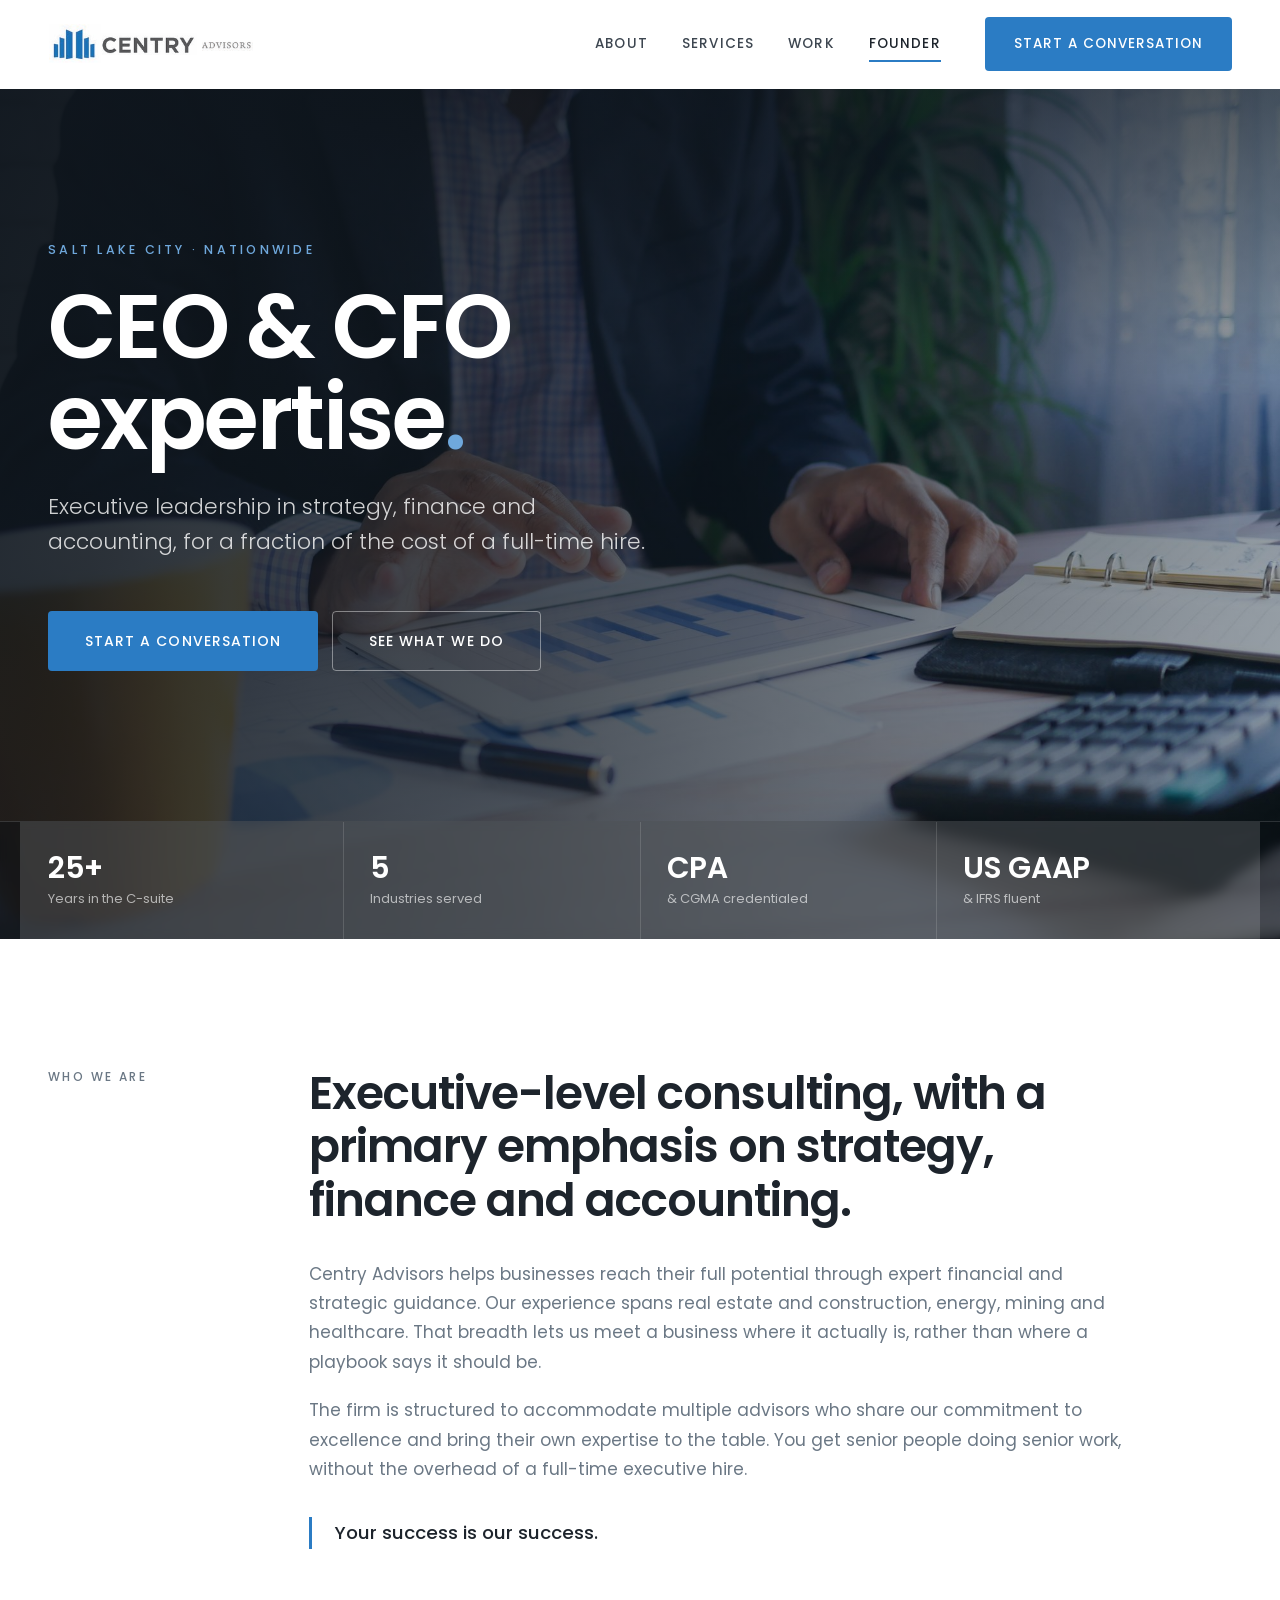
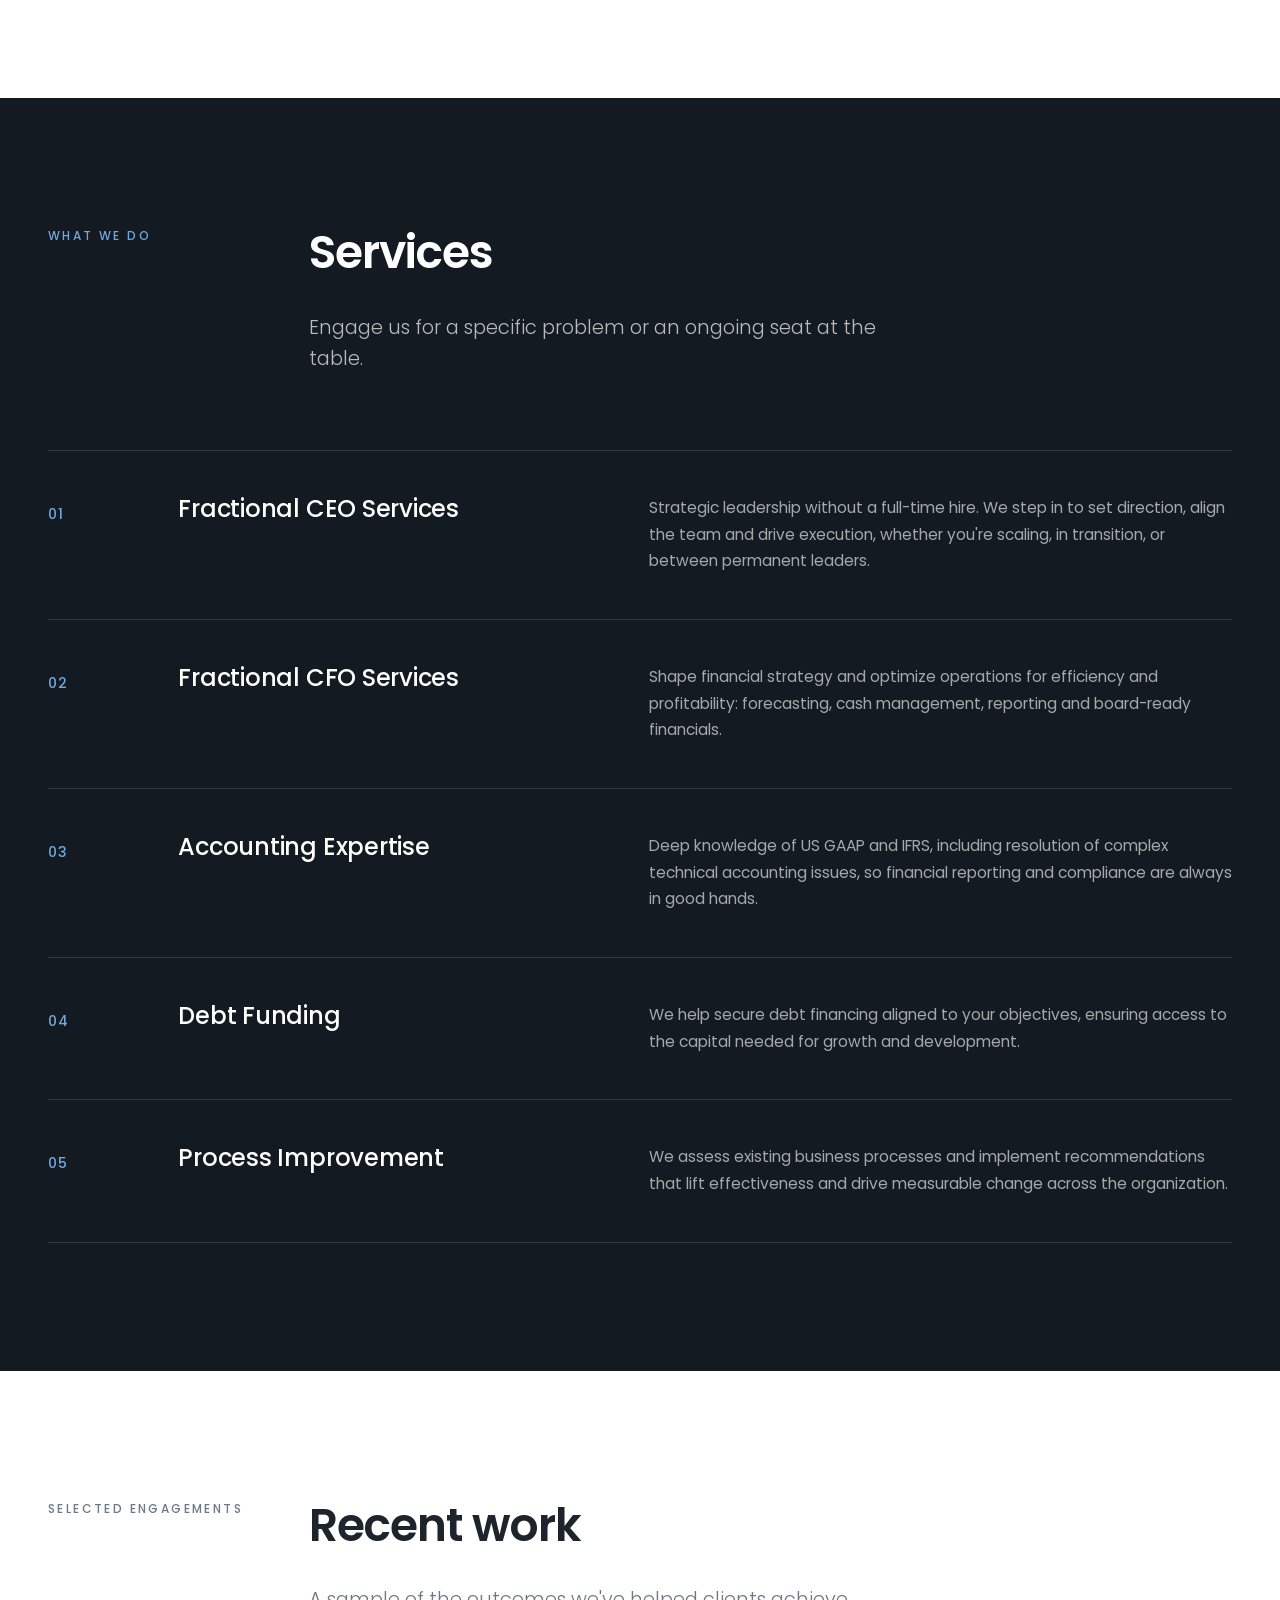
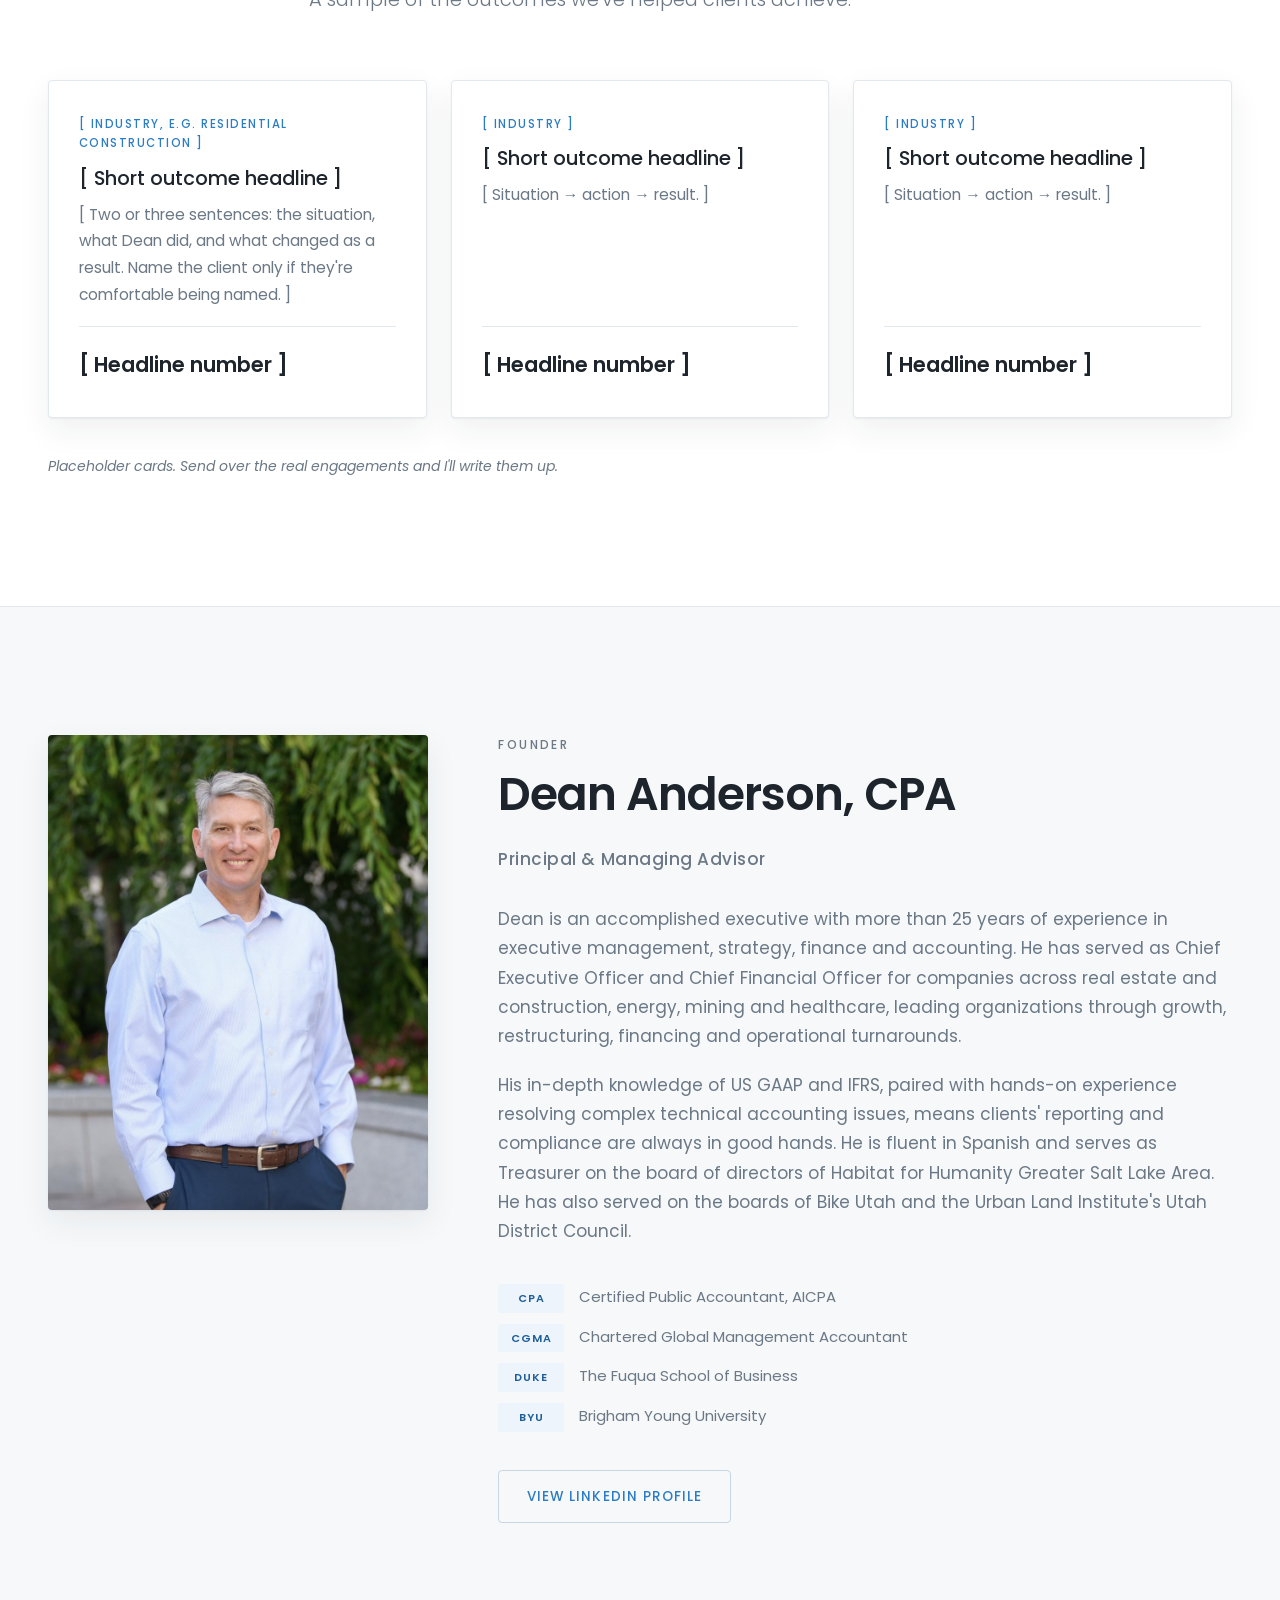
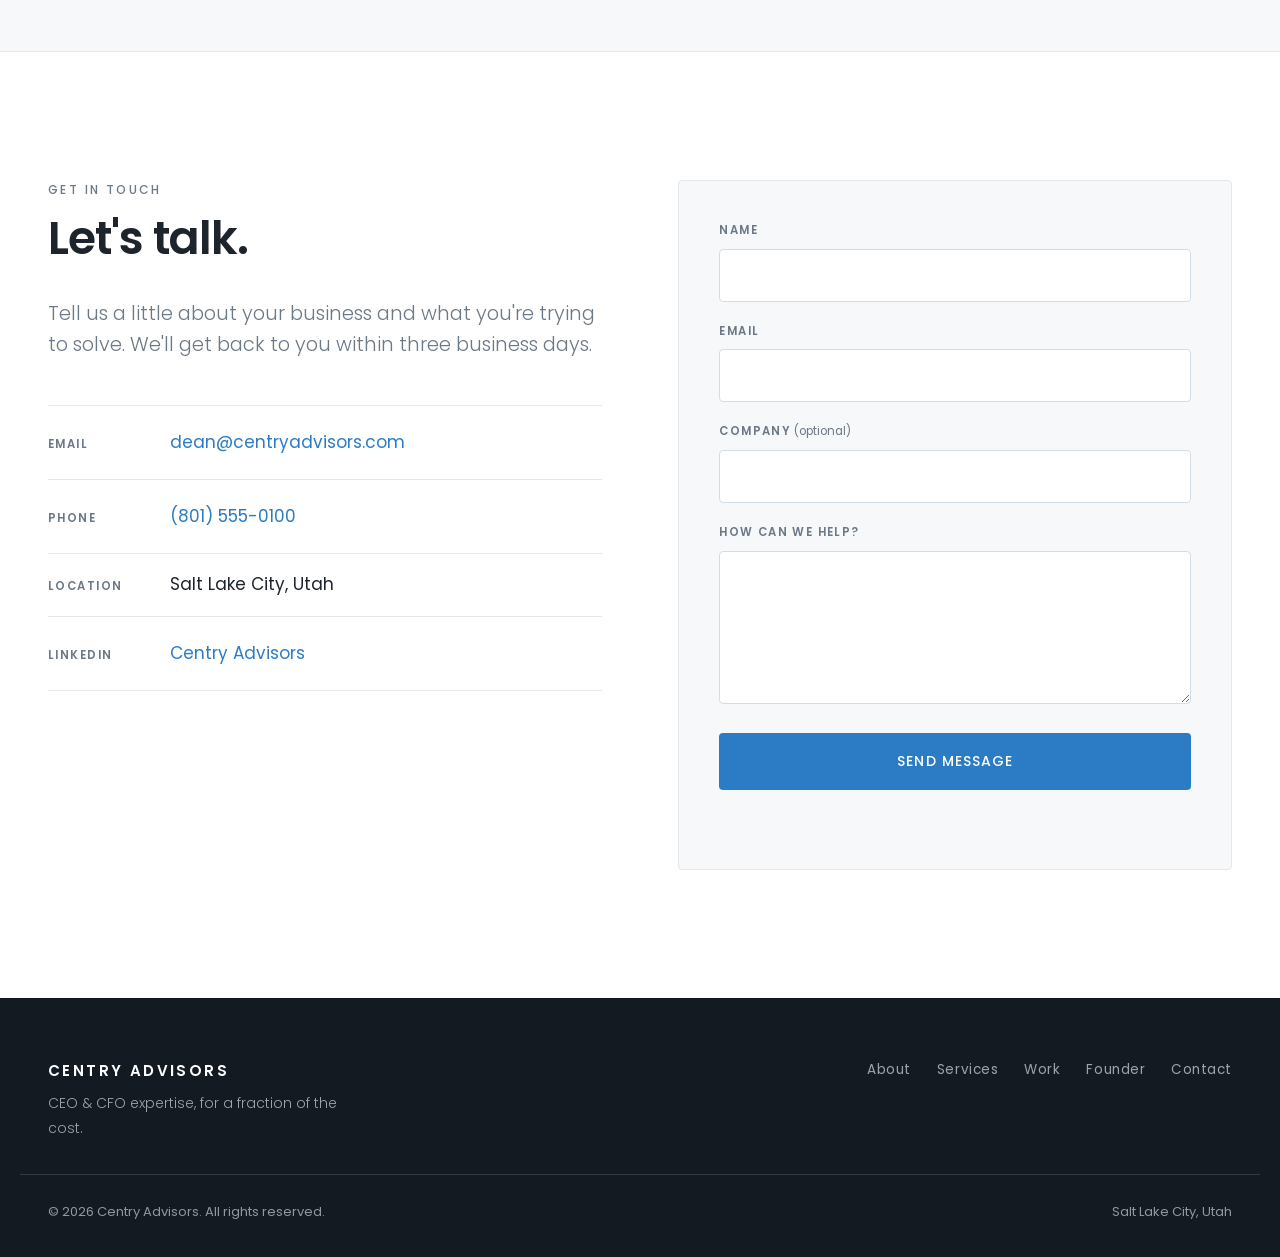
==== index.html @ bf49fd3c "Centry Advisors static site Static one-page marketing site for Centry Advisors, rebuilt from an aban" ====
<!doctype html>
<html lang="en">
<head>
<meta charset="utf-8">
<meta name="viewport" content="width=device-width, initial-scale=1">
<title>Centry Advisors | Fractional CEO &amp; CFO Services, Salt Lake City</title>
<meta name="description" content="Executive-level strategy, finance and accounting leadership for a fraction of the cost of a full-time hire. Led by Dean Anderson, CPA, with 25+ years as a CEO and CFO.">

<meta property="og:title" content="Centry Advisors | CEO &amp; CFO Expertise">
<meta property="og:description" content="Executive-level strategy, finance and accounting leadership for a fraction of the cost of a full-time hire.">
<meta property="og:type" content="website">
<meta property="og:image" content="assets/og-image.png">

<link rel="icon" href="assets/favicon.ico" sizes="any">
<link rel="preconnect" href="https://fonts.googleapis.com">
<link rel="preconnect" href="https://fonts.gstatic.com" crossorigin>
<link href="https://fonts.googleapis.com/css2?family=Poppins:wght@300;400;500;600;700&display=swap" rel="stylesheet">
<!-- Bump ?v= when deploying so browsers don't serve a stale stylesheet. -->
<link rel="stylesheet" href="styles.css?v=3">
</head>
<body>

<a class="skip-link" href="#main">Skip to content</a>

<!-- ═════════════════════════ Navigation ═════════════════════════ -->
<header class="nav" id="nav">
  <div class="wrap nav__inner">
    <a class="nav__logo" href="#top" aria-label="Centry Advisors home">
      <img src="assets/centry-advisors-logo.png" alt="Centry Advisors" width="338" height="68">
    </a>

    <button class="nav__toggle" id="navToggle" aria-expanded="false" aria-controls="navMenu">
      <span class="nav__toggle-bar"></span>
      <span class="visually-hidden">Toggle navigation</span>
    </button>

    <nav class="nav__menu" id="navMenu" aria-label="Main">
      <ul class="nav__list">
        <li><a href="#about">About</a></li>
        <li><a href="#services">Services</a></li>
        <li><a href="#work">Work</a></li>
        <li><a href="#founder">Founder</a></li>
      </ul>
      <a class="btn btn--primary nav__cta" href="#contact">Start a conversation</a>
    </nav>
  </div>
</header>

<main id="main">

<!-- ═════════════════════════ Hero ═════════════════════════ -->
<section class="hero" id="top">
  <div class="hero__media" role="presentation"></div>
  <div class="hero__scrim"></div>

  <div class="wrap hero__content">
    <p class="hero__kicker">Salt Lake City · Nationwide</p>
    <h1 class="hero__title">CEO &amp; CFO<br>expertise<span class="hero__accent">.</span></h1>
    <p class="hero__sub">
      Executive leadership in strategy, finance and accounting,
      for a fraction of the cost of a full-time hire.
    </p>
    <div class="hero__actions">
      <a class="btn btn--primary btn--lg" href="#contact">Start a conversation</a>
      <a class="btn btn--onDark btn--lg" href="#services">See what we do</a>
    </div>
  </div>

  <div class="hero__stats">
    <div class="wrap stats">
      <div class="stat"><span class="stat__num">25+</span><span class="stat__label">Years in the C-suite</span></div>
      <div class="stat"><span class="stat__num">5</span><span class="stat__label">Industries served</span></div>
      <div class="stat"><span class="stat__num">CPA</span><span class="stat__label">&amp; CGMA credentialed</span></div>
      <div class="stat"><span class="stat__num">US GAAP</span><span class="stat__label">&amp; IFRS fluent</span></div>
    </div>
  </div>
</section>

<!-- ═════════════════════════ About ═════════════════════════ -->
<section class="section" id="about">
  <div class="wrap split">
    <div class="split__aside">
      <p class="eyebrow">Who we are</p>
    </div>
    <div class="split__main">
      <h2 class="display">
        Executive-level consulting, with a primary emphasis on
        strategy, finance and&nbsp;accounting.
      </h2>
      <div class="prose">
        <p>
          Centry Advisors helps businesses reach their full potential through expert financial
          and strategic guidance. Our experience spans real estate and construction, energy,
          mining and healthcare. That breadth lets us meet a business where it actually is,
          rather than where a playbook says it should be.
        </p>
        <p>
          The firm is structured to accommodate multiple advisors who share our commitment to
          excellence and bring their own expertise to the table. You get senior people doing
          senior work, without the overhead of a full-time executive hire.
        </p>
        <p class="prose__pull">Your success is our success.</p>
      </div>
    </div>
  </div>
</section>

<!-- ═════════════════════════ Services ═════════════════════════ -->
<section class="section section--dark" id="services">
  <div class="wrap split">
    <div class="split__aside">
      <p class="eyebrow eyebrow--light">What we do</p>
    </div>
    <div class="split__main">
      <h2 class="display display--light">Services</h2>
      <p class="deck">
        Engage us for a specific problem or an ongoing seat at the table.
      </p>
    </div>
  </div>

  <div class="wrap">
    <ol class="services">
      <li class="service">
        <span class="service__num">01</span>
        <div class="service__body">
          <h3>Fractional CEO Services</h3>
          <p>
            Strategic leadership without a full-time hire. We step in to set direction, align
            the team and drive execution, whether you're scaling, in transition, or between
            permanent leaders.
          </p>
        </div>
      </li>
      <li class="service">
        <span class="service__num">02</span>
        <div class="service__body">
          <h3>Fractional CFO Services</h3>
          <p>
            Shape financial strategy and optimize operations for efficiency and profitability:
            forecasting, cash management, reporting and board-ready financials.
          </p>
        </div>
      </li>
      <li class="service">
        <span class="service__num">03</span>
        <div class="service__body">
          <h3>Accounting Expertise</h3>
          <p>
            Deep knowledge of US GAAP and IFRS, including resolution of complex technical
            accounting issues, so financial reporting and compliance are always in good hands.
          </p>
        </div>
      </li>
      <li class="service">
        <span class="service__num">04</span>
        <div class="service__body">
          <h3>Debt Funding</h3>
          <p>
            We help secure debt financing aligned to your objectives, ensuring access to the
            capital needed for growth and development.
          </p>
        </div>
      </li>
      <li class="service">
        <span class="service__num">05</span>
        <div class="service__body">
          <h3>Process Improvement</h3>
          <p>
            We assess existing business processes and implement recommendations that lift
            effectiveness and drive measurable change across the organization.
          </p>
        </div>
      </li>
    </ol>
  </div>
</section>

<!-- ═════════════════════════ Work ═════════════════════════ -->
<section class="section" id="work">
  <div class="wrap split">
    <div class="split__aside">
      <p class="eyebrow">Selected engagements</p>
    </div>
    <div class="split__main">
      <h2 class="display">Recent work</h2>
      <p class="deck deck--dark">
        A sample of the outcomes we've helped clients achieve.
      </p>
    </div>
  </div>

  <div class="wrap">
    <ul class="cases">
      <li class="case">
        <p class="case__tag">[ Industry, e.g. Residential construction ]</p>
        <h3 class="case__title">[ Short outcome headline ]</h3>
        <p class="case__body">
          [ Two or three sentences: the situation, what Dean did, and what changed as a
          result. Name the client only if they're comfortable being named. ]
        </p>
        <p class="case__metric">[ Headline number ]</p>
      </li>
      <li class="case">
        <p class="case__tag">[ Industry ]</p>
        <h3 class="case__title">[ Short outcome headline ]</h3>
        <p class="case__body">[ Situation → action → result. ]</p>
        <p class="case__metric">[ Headline number ]</p>
      </li>
      <li class="case">
        <p class="case__tag">[ Industry ]</p>
        <h3 class="case__title">[ Short outcome headline ]</h3>
        <p class="case__body">[ Situation → action → result. ]</p>
        <p class="case__metric">[ Headline number ]</p>
      </li>
    </ul>
    <p class="note">
      Placeholder cards. Send over the real engagements and I'll write them up.
    </p>
  </div>
</section>

<!-- ═════════════════════════ Founder ═════════════════════════ -->
<section class="section section--tint" id="founder">
  <div class="wrap founder">
    <figure class="founder__photo">
      <img src="assets/dean-anderson.jpg"
           alt="Dean Anderson, Principal and Managing Advisor at Centry Advisors"
           width="900" height="1125" loading="lazy" decoding="async">
    </figure>

    <div class="founder__body">
      <p class="eyebrow">Founder</p>
      <h2 class="display">Dean Anderson, CPA</h2>
      <p class="founder__role">Principal &amp; Managing Advisor</p>

      <p>
        Dean is an accomplished executive with more than 25 years of experience in executive
        management, strategy, finance and accounting. He has served as Chief Executive Officer
        and Chief Financial Officer for companies across real estate and construction, energy,
        mining and healthcare, leading organizations through growth, restructuring, financing
        and operational turnarounds.
      </p>
      <p>
        His in-depth knowledge of US GAAP and IFRS, paired with hands-on experience resolving
        complex technical accounting issues, means clients' reporting and compliance are always
        in good hands. He is fluent in Spanish and serves as Treasurer on the board of directors
        of Habitat for Humanity Greater Salt Lake Area. He has also served on the boards of
        Bike Utah and the Urban Land Institute's Utah District Council.
      </p>

      <ul class="creds">
        <li><span>CPA</span> Certified Public Accountant, AICPA</li>
        <li><span>CGMA</span> Chartered Global Management Accountant</li>
        <li><span>Duke</span> The Fuqua School of Business</li>
        <li><span>BYU</span> Brigham Young University</li>
      </ul>

      <a class="btn btn--ghost" href="https://www.linkedin.com/in/andersondean/" target="_blank" rel="noopener">
        View LinkedIn profile
      </a>
    </div>
  </div>
</section>

<!-- ═════════════════════════ Contact ═════════════════════════ -->
<section class="section" id="contact">
  <div class="wrap contact">
    <div class="contact__intro">
      <p class="eyebrow">Get in touch</p>
      <h2 class="display">Let's talk.</h2>
      <p class="deck deck--dark">
        Tell us a little about your business and what you're trying to solve.
        We'll get back to you within three business days.
      </p>

      <dl class="contact__details">
        <div>
          <dt>Email</dt>
          <dd><a href="mailto:dean@centryadvisors.com">dean@centryadvisors.com</a></dd>
        </div>
        <div>
          <dt>Phone</dt>
          <dd><a href="tel:+18015550100">(801) 555-0100</a></dd>
        </div>
        <div>
          <dt>Location</dt>
          <dd>Salt Lake City, Utah</dd>
        </div>
        <div>
          <dt>LinkedIn</dt>
          <dd><a href="https://www.linkedin.com/company/centry-advisors/" target="_blank" rel="noopener">Centry Advisors</a></dd>
        </div>
      </dl>
    </div>

    <!-- Set action="" to your Formspree endpoint. See README. -->
    <form class="contact__form" id="contactForm" method="POST" action="" novalidate>
      <div class="field">
        <label for="name">Name</label>
        <input type="text" id="name" name="name" autocomplete="name" required>
      </div>
      <div class="field">
        <label for="email">Email</label>
        <input type="email" id="email" name="email" autocomplete="email" required>
      </div>
      <div class="field">
        <label for="company">Company <span class="opt">(optional)</span></label>
        <input type="text" id="company" name="company" autocomplete="organization">
      </div>
      <div class="field">
        <label for="message">How can we help?</label>
        <textarea id="message" name="message" rows="5" required></textarea>
      </div>
      <button class="btn btn--primary btn--lg btn--block" type="submit">Send message</button>
      <p class="form__status" id="formStatus" role="status" aria-live="polite"></p>
    </form>
  </div>
</section>

</main>

<!-- ═════════════════════════ Footer ═════════════════════════ -->
<footer class="footer">
  <div class="wrap footer__inner">
    <div class="footer__brandcol">
      <p class="footer__brand">Centry&nbsp;Advisors</p>
      <p class="footer__tag">CEO &amp; CFO expertise, for a fraction of the cost.</p>
    </div>
    <nav class="footer__nav" aria-label="Footer">
      <a href="#about">About</a>
      <a href="#services">Services</a>
      <a href="#work">Work</a>
      <a href="#founder">Founder</a>
      <a href="#contact">Contact</a>
    </nav>
  </div>
  <div class="wrap footer__base">
    <p>&copy; <span id="year">2026</span> Centry Advisors. All rights reserved.</p>
    <p>Salt Lake City, Utah</p>
  </div>
</footer>

<script src="script.js?v=2"></script>
</body>
</html>
---- styles.css ----
/* ============================================================
   Centry Advisors
   Brand blue + Poppins carried over from the logo; layout is a
   refresh: editorial, left-aligned, hairline rules, big type.
   ============================================================ */

:root {
  --brand:       #2b7cc4;   /* sampled from the logo bars */
  --brand-dark:  #1f5f99;
  --brand-light: #6fa8dc;
  --brand-wash:  #eef4fb;

  --ink:         #3d4650;   /* logo wordmark grey */
  --ink-strong:  #1d242c;
  --ink-soft:    #6b7885;
  --line:        #e3e8ed;
  --line-dark:   rgba(255, 255, 255, .14);

  --bg:          #ffffff;
  --bg-tint:     #f6f8fa;
  --bg-dark:     #131a22;

  /* Drives both the sticky bar's translucency and the logo's, so the logo
     never floats on top looking more solid than the bar behind it. */
  --nav-alpha: .93;

  --wrap:   1240px;
  --radius: 4px;
  --shadow: 0 1px 2px rgba(29, 36, 44, .05), 0 12px 32px rgba(29, 36, 44, .07);

  --font: "Poppins", -apple-system, BlinkMacSystemFont, "Segoe UI", Roboto, Helvetica, Arial, sans-serif;

  --hero-image: url("assets/hero.jpg");
}

/* ───────── Reset ───────── */
*, *::before, *::after { box-sizing: border-box; }
html { scroll-behavior: smooth; scroll-padding-top: 96px; -webkit-text-size-adjust: 100%; }
body {
  margin: 0;
  font-family: var(--font);
  font-size: 17px;
  line-height: 1.72;
  color: var(--ink);
  background: var(--bg);
  -webkit-font-smoothing: antialiased;
}
img, svg, video { display: block; max-width: 100%; }
h1, h2, h3 { color: var(--ink-strong); line-height: 1.14; margin: 0 0 .5em; font-weight: 600; }
p { margin: 0 0 1.15em; }
a { color: var(--brand); }
ol, ul { list-style: none; margin: 0; padding: 0; }

.visually-hidden {
  position: absolute; width: 1px; height: 1px; overflow: hidden;
  clip: rect(0 0 0 0); clip-path: inset(50%); white-space: nowrap;
}
.skip-link {
  position: absolute; left: 12px; top: -60px; z-index: 200;
  background: var(--brand); color: #fff; padding: 10px 18px;
  border-radius: var(--radius); text-decoration: none; transition: top .18s ease;
}
.skip-link:focus { top: 12px; }

:where(a, button, input, textarea):focus-visible {
  outline: 3px solid var(--brand);
  outline-offset: 3px;
  border-radius: 2px;
}

.wrap { width: 100%; max-width: var(--wrap); margin-inline: auto; padding-inline: 28px; }
@media (max-width: 640px) { .wrap { padding-inline: 20px; } }

/* Scroll reveal, disabled under reduced motion */
.reveal { opacity: 0; transform: translateY(18px); transition: opacity .6s ease, transform .6s ease; }
.reveal.is-visible { opacity: 1; transform: none; }
@media (prefers-reduced-motion: reduce) {
  html { scroll-behavior: auto; }
  .reveal { opacity: 1; transform: none; transition: none; }
  *, *::before, *::after { animation-duration: .001ms !important; transition-duration: .001ms !important; }
}

/* ───────── Buttons ───────── */
.btn {
  display: inline-block;
  font-family: var(--font);
  font-size: 13.5px; font-weight: 500;
  letter-spacing: .075em; text-transform: uppercase; text-decoration: none;
  padding: 14px 28px;
  border: 1px solid transparent; border-radius: var(--radius);
  cursor: pointer;
  transition: background-color .18s ease, color .18s ease, border-color .18s ease, transform .12s ease;
}
.btn--primary { background: var(--brand); color: #fff; }
.btn--primary:hover { background: var(--brand-dark); }
.btn--ghost { background: transparent; color: var(--brand); border-color: #c8d6e3; }
.btn--ghost:hover { background: var(--brand); border-color: var(--brand); color: #fff; }
.btn--onDark { background: transparent; color: #fff; border-color: rgba(255,255,255,.42); }
.btn--onDark:hover { background: #fff; color: var(--ink-strong); border-color: #fff; }
.btn--lg { padding: 17px 36px; font-size: 14px; }
.btn--block { width: 100%; }
.btn:active { transform: translateY(1px); }
.btn[disabled] { opacity: .55; cursor: not-allowed; }

/* ───────── Navigation ───────── */
.nav {
  position: sticky; top: 0; z-index: 100;
  background: rgba(255, 255, 255, var(--nav-alpha));
  backdrop-filter: saturate(180%) blur(12px);
  border-bottom: 1px solid transparent;
  transition: box-shadow .22s ease, border-color .22s ease;
}
.nav.is-stuck { border-bottom-color: var(--line); box-shadow: 0 1px 16px rgba(29,36,44,.07); }
.nav__inner { display: flex; align-items: center; justify-content: space-between; gap: 28px; min-height: 88px; }
.nav__logo { display: block; flex: 0 0 auto; }
.nav__logo img { width: 208px; height: auto; opacity: var(--nav-alpha); }

.nav__menu { display: flex; align-items: center; gap: 44px; }
.nav__list { display: flex; align-items: center; gap: 34px; }
.nav__list a {
  position: relative; display: block;
  color: var(--ink); text-decoration: none;
  font-size: 13.5px; font-weight: 500; letter-spacing: .085em; text-transform: uppercase;
  padding-block: 4px;
}
.nav__list a::after {
  content: ""; position: absolute; left: 0; right: 0; bottom: -2px; height: 2px;
  background: var(--brand); transform: scaleX(0); transform-origin: left;
  transition: transform .22s ease;
}
.nav__list a:hover { color: var(--ink-strong); }
.nav__list a:hover::after, .nav__list a.is-active::after { transform: scaleX(1); }
.nav__list a.is-active { color: var(--ink-strong); }

.nav__toggle {
  display: none; position: relative;
  width: 44px; height: 44px; padding: 0;
  background: none; border: 0; cursor: pointer; color: var(--ink-strong);
}
.nav__toggle-bar, .nav__toggle-bar::before, .nav__toggle-bar::after {
  position: absolute; left: 10px; width: 24px; height: 2px;
  background: currentColor; transition: transform .2s ease, background-color .2s ease;
}
.nav__toggle-bar { top: 21px; }
.nav__toggle-bar::before { content: ""; top: -7px; left: 0; }
.nav__toggle-bar::after  { content: ""; top:  7px; left: 0; }
.nav__toggle[aria-expanded="true"] .nav__toggle-bar { background: transparent; }
.nav__toggle[aria-expanded="true"] .nav__toggle-bar::before { transform: translateY(7px) rotate(45deg); }
.nav__toggle[aria-expanded="true"] .nav__toggle-bar::after  { transform: translateY(-7px) rotate(-45deg); }

@media (max-width: 960px) {
  .nav__inner { min-height: 72px; }
  .nav__logo img { width: 168px; }
  .nav__toggle { display: block; }
  .nav__menu {
    position: absolute; inset: 100% 0 auto 0; display: none;
    flex-direction: column; align-items: stretch; gap: 0;
    background: #fff; border-bottom: 1px solid var(--line);
    padding: 4px 28px 26px; box-shadow: 0 16px 28px rgba(29,36,44,.09);
  }
  .nav__menu.is-open { display: flex; }
  .nav__list { flex-direction: column; align-items: stretch; gap: 0; }
  .nav__list a { padding: 15px 0; border-bottom: 1px solid var(--line); font-size: 14px; }
  .nav__list a::after { display: none; }
  .nav__cta { margin-top: 20px; text-align: center; }
}

/* ───────── Hero ───────── */
.hero { position: relative; display: flex; flex-direction: column; justify-content: flex-end; min-height: min(92vh, 780px); overflow: hidden; background: var(--bg-dark); }
.hero__media {
  position: absolute; inset: 0;
  background-image: var(--hero-image);
  background-size: cover; background-position: center 38%;
}
.hero__scrim {
  position: absolute; inset: 0;
  background:
    linear-gradient(100deg, rgba(15,22,30,.92) 0%, rgba(15,22,30,.72) 46%, rgba(15,22,30,.34) 100%),
    linear-gradient(180deg, rgba(15,22,30,.5) 0%, rgba(15,22,30,0) 34%);
}
.hero__content { position: relative; flex: 1; display: flex; flex-direction: column; justify-content: center; padding-block: clamp(96px, 13vw, 150px); }
.hero__kicker {
  color: var(--brand-light);
  font-size: 12.5px; font-weight: 500; letter-spacing: .26em; text-transform: uppercase;
  margin-bottom: 1.6em;
}
.hero__title {
  color: #fff; font-weight: 600;
  font-size: clamp(2.75rem, 7.4vw, 5.6rem);
  letter-spacing: -.028em; line-height: 1.02;
  max-width: 15ch; margin-bottom: .3em;
}
.hero__accent { color: var(--brand-light); }
.hero__sub {
  color: rgba(255,255,255,.8); font-weight: 300;
  font-size: clamp(1.05rem, 1.9vw, 1.35rem); line-height: 1.6;
  max-width: 46ch; margin-bottom: 2.4em;
}
.hero__actions { display: flex; flex-wrap: wrap; gap: 14px; }

.hero__stats { position: relative; border-top: 1px solid var(--line-dark); background: rgba(10,15,21,.42); backdrop-filter: blur(4px); }
.stats { display: grid; grid-template-columns: repeat(4, 1fr); gap: 1px; background: var(--line-dark); }
.stat {
  background: transparent; padding: 30px 26px 30px 0;
  display: flex; flex-direction: column; gap: 5px;
}
.stat + .stat { padding-left: 26px; box-shadow: -1px 0 0 var(--line-dark); }
.stat__num { color: #fff; font-size: clamp(1.35rem, 2.5vw, 1.85rem); font-weight: 600; letter-spacing: -.015em; line-height: 1.1; }
.stat__label { color: rgba(255,255,255,.62); font-size: 13px; line-height: 1.45; }

@media (max-width: 780px) {
  .hero { min-height: auto; }
  .stats { grid-template-columns: repeat(2, 1fr); }
  .stat { padding: 22px 18px 22px 0; }
  .stat + .stat { padding-left: 18px; }
  .stats .stat:nth-child(odd) { box-shadow: none; padding-left: 0; }
  .stats .stat:nth-child(n+3) { box-shadow: -1px 0 0 var(--line-dark), 0 -1px 0 var(--line-dark); }
  .stats .stat:nth-child(3) { box-shadow: 0 -1px 0 var(--line-dark); }
  .hero__actions .btn { flex: 1 1 auto; text-align: center; }
}

/* ───────── Section scaffolding ───────── */
.section { padding-block: clamp(72px, 10vw, 132px); }
.section--tint { background: var(--bg-tint); border-block: 1px solid var(--line); }
.section--dark { background: var(--bg-dark); color: rgba(255,255,255,.68); }

/* Two-column heading rail */
.split { display: grid; grid-template-columns: 210px minmax(0, 1fr); gap: clamp(24px, 4vw, 56px); align-items: start; }
.split__aside { position: sticky; top: 118px; }
.split__main { max-width: 74ch; }
@media (max-width: 860px) {
  .split { grid-template-columns: 1fr; gap: 12px; }
  .split__aside { position: static; }
}

.eyebrow {
  font-size: 12px; font-weight: 500; letter-spacing: .2em; text-transform: uppercase;
  color: var(--ink-soft); margin-bottom: 1em;
}
.eyebrow--light { color: var(--brand-light); }

.display {
  font-size: clamp(1.85rem, 3.6vw, 2.85rem);
  font-weight: 600; letter-spacing: -.022em; line-height: 1.18;
  margin-bottom: .7em;
}
.display--light { color: #fff; }

.deck {
  font-size: clamp(1.05rem, 1.7vw, 1.22rem); font-weight: 300; line-height: 1.6;
  max-width: 52ch; color: rgba(255,255,255,.7); margin-bottom: 0;
}
.deck--dark { color: var(--ink-soft); }

.prose { color: var(--ink-soft); }
.prose__pull {
  margin-top: 1.8em; padding-left: 22px;
  border-left: 3px solid var(--brand);
  color: var(--ink-strong); font-size: 1.15rem; font-weight: 500;
}
.note { margin: 2.6em 0 0; font-size: 14px; color: var(--ink-soft); font-style: italic; }

/* ───────── Services ───────── */
.services { margin-top: clamp(48px, 6vw, 76px); border-top: 1px solid var(--line-dark); }
.service {
  display: grid; grid-template-columns: 92px minmax(0, 1fr);
  gap: clamp(16px, 3vw, 40px);
  padding-block: clamp(30px, 3.6vw, 44px);
  border-bottom: 1px solid var(--line-dark);
  transition: background-color .25s ease;
}
.service:hover { background: rgba(255,255,255,.032); }
.service__num {
  color: var(--brand-light); font-size: 14px; font-weight: 500;
  letter-spacing: .1em; padding-top: .5em;
}
.service__body { display: grid; grid-template-columns: minmax(0, 1fr) minmax(0, 1.35fr); gap: clamp(12px, 3vw, 44px); align-items: start; }
.service h3 { color: #fff; font-size: clamp(1.2rem, 2vw, 1.5rem); font-weight: 500; letter-spacing: -.01em; margin: 0; }
.service p { color: rgba(255,255,255,.62); font-size: 15.5px; margin: 0; }

@media (max-width: 860px) {
  .service { grid-template-columns: 54px minmax(0, 1fr); }
  .service__body { grid-template-columns: 1fr; gap: 10px; }
}

/* ───────── Cases ───────── */
.cases {
  margin-top: clamp(44px, 5vw, 68px);
  display: grid; gap: 24px;
  grid-template-columns: repeat(auto-fit, minmax(270px, 1fr));
}
.case {
  display: flex; flex-direction: column;
  background: #fff; border: 1px solid var(--line); border-radius: var(--radius);
  padding: 34px 30px; box-shadow: var(--shadow);
  transition: transform .22s ease, box-shadow .22s ease;
}
.case:hover { transform: translateY(-3px); box-shadow: 0 2px 4px rgba(29,36,44,.06), 0 18px 40px rgba(29,36,44,.1); }
.case__tag {
  font-size: 11.5px; font-weight: 500; letter-spacing: .13em; text-transform: uppercase;
  color: var(--brand); margin-bottom: 1.2em;
}
.case__title { font-size: 1.22rem; font-weight: 500; margin-bottom: .6em; }
.case__body { color: var(--ink-soft); font-size: 15.5px; }
.case__metric {
  margin: auto 0 0; padding-top: 20px; border-top: 1px solid var(--line);
  font-size: 1.3rem; font-weight: 600; color: var(--ink-strong);
}

/* ───────── Founder ───────── */
.founder { display: grid; grid-template-columns: minmax(0, 380px) minmax(0, 1fr); gap: clamp(32px, 5.5vw, 80px); align-items: start; }
.founder__photo { margin: 0; }
/* height:auto is load-bearing: without it the img falls back to its height
   attribute and stretches. aspect-ratio + object-position keep the framing
   sane if a photo that isn't exactly 4:5 gets dropped in later. */
.founder__photo img {
  display: block;
  width: 100%; height: auto;
  aspect-ratio: 4 / 5;
  object-fit: cover; object-position: center 22%;
  border-radius: var(--radius); box-shadow: var(--shadow);
}
.founder__role { color: var(--brand); font-weight: 500; letter-spacing: .03em; margin: -.5em 0 1.8em; }
.founder__body > p { color: var(--ink-soft); }

.creds { margin: 2.2em 0; display: grid; gap: 11px; }
.creds li { display: flex; align-items: baseline; gap: 15px; font-size: 15px; color: var(--ink-soft); }
.creds span {
  flex: 0 0 auto; min-width: 66px; text-align: center;
  background: var(--brand-wash); color: var(--brand-dark);
  font-size: 11px; font-weight: 600; letter-spacing: .1em; text-transform: uppercase;
  padding: 5px 10px; border-radius: 3px;
}

@media (max-width: 860px) {
  .founder { grid-template-columns: 1fr; }
  .founder__photo { max-width: 320px; }
}

/* ───────── Contact ───────── */
.contact { display: grid; grid-template-columns: minmax(0, 1fr) minmax(0, 1fr); gap: clamp(40px, 6vw, 88px); align-items: start; }
.contact__intro > p { color: var(--ink-soft); }

.contact__details { margin: 2.6em 0 0; display: grid; gap: 0; border-top: 1px solid var(--line); }
.contact__details div {
  display: grid; grid-template-columns: 108px minmax(0, 1fr);
  align-items: baseline; gap: 14px;
  padding-block: 16px; border-bottom: 1px solid var(--line);
}
.contact__details dt {
  font-size: 11.5px; font-weight: 600; letter-spacing: .13em;
  text-transform: uppercase; color: var(--ink-soft);
}
.contact__details dd { margin: 0; color: var(--ink-strong); }
.contact__details a { display: inline-block; padding-block: 6px; text-decoration: none; }
.contact__details a:hover { text-decoration: underline; }

.contact__form {
  background: var(--bg-tint); border: 1px solid var(--line);
  border-radius: var(--radius); padding: clamp(26px, 3.6vw, 40px);
}
.field { margin-bottom: 20px; }
.field label {
  display: block; margin-bottom: 8px;
  font-size: 11.5px; font-weight: 600; letter-spacing: .12em;
  text-transform: uppercase; color: var(--ink-soft);
}
.field .opt { text-transform: none; letter-spacing: 0; font-weight: 400; }
.field input, .field textarea {
  width: 100%; padding: 13px 15px;
  font-family: var(--font); font-size: 16px; color: var(--ink-strong);
  background: #fff; border: 1px solid #d3dde6; border-radius: var(--radius);
  transition: border-color .18s ease, box-shadow .18s ease;
}
.field input:focus, .field textarea:focus {
  border-color: var(--brand);
  box-shadow: 0 0 0 3px rgba(43,124,196,.17);
  outline: none;
}
.field textarea { resize: vertical; min-height: 128px; }
.field.is-invalid input, .field.is-invalid textarea { border-color: #c0392b; }
.field__error { margin: 7px 0 0; font-size: 13px; color: #c0392b; }

.form__status { margin: 16px 0 0; font-size: 15px; min-height: 1.5em; }
.form__status.is-ok    { color: #1c7a45; }
.form__status.is-error { color: #c0392b; }

@media (max-width: 860px) { .contact { grid-template-columns: 1fr; } }

/* ───────── Footer ───────── */
.footer { background: var(--bg-dark); color: rgba(255,255,255,.6); padding-block: 60px 34px; }
.footer__inner {
  display: flex; flex-wrap: wrap; align-items: flex-start; justify-content: space-between;
  gap: 28px 40px; padding-bottom: 34px; border-bottom: 1px solid var(--line-dark);
}
.footer p { margin: 0; }
.footer__brandcol { max-width: 46ch; }
.footer__brand { color: #fff; font-weight: 600; letter-spacing: .16em; text-transform: uppercase; font-size: 15px; margin-bottom: 8px !important; }
.footer__tag { font-size: 14px; font-weight: 300; max-width: 34ch; }
.footer__nav { display: flex; flex-wrap: wrap; gap: 2px 26px; margin-block: -10px; }
.footer__nav a { display: inline-block; padding-block: 10px; color: rgba(255,255,255,.6); text-decoration: none; font-size: 13.5px; letter-spacing: .04em; }
.footer__nav a:hover { color: #fff; }
.footer__base {
  display: flex; flex-wrap: wrap; justify-content: space-between; gap: 8px 24px;
  padding-top: 26px; font-size: 13px; color: rgba(255,255,255,.55);
}
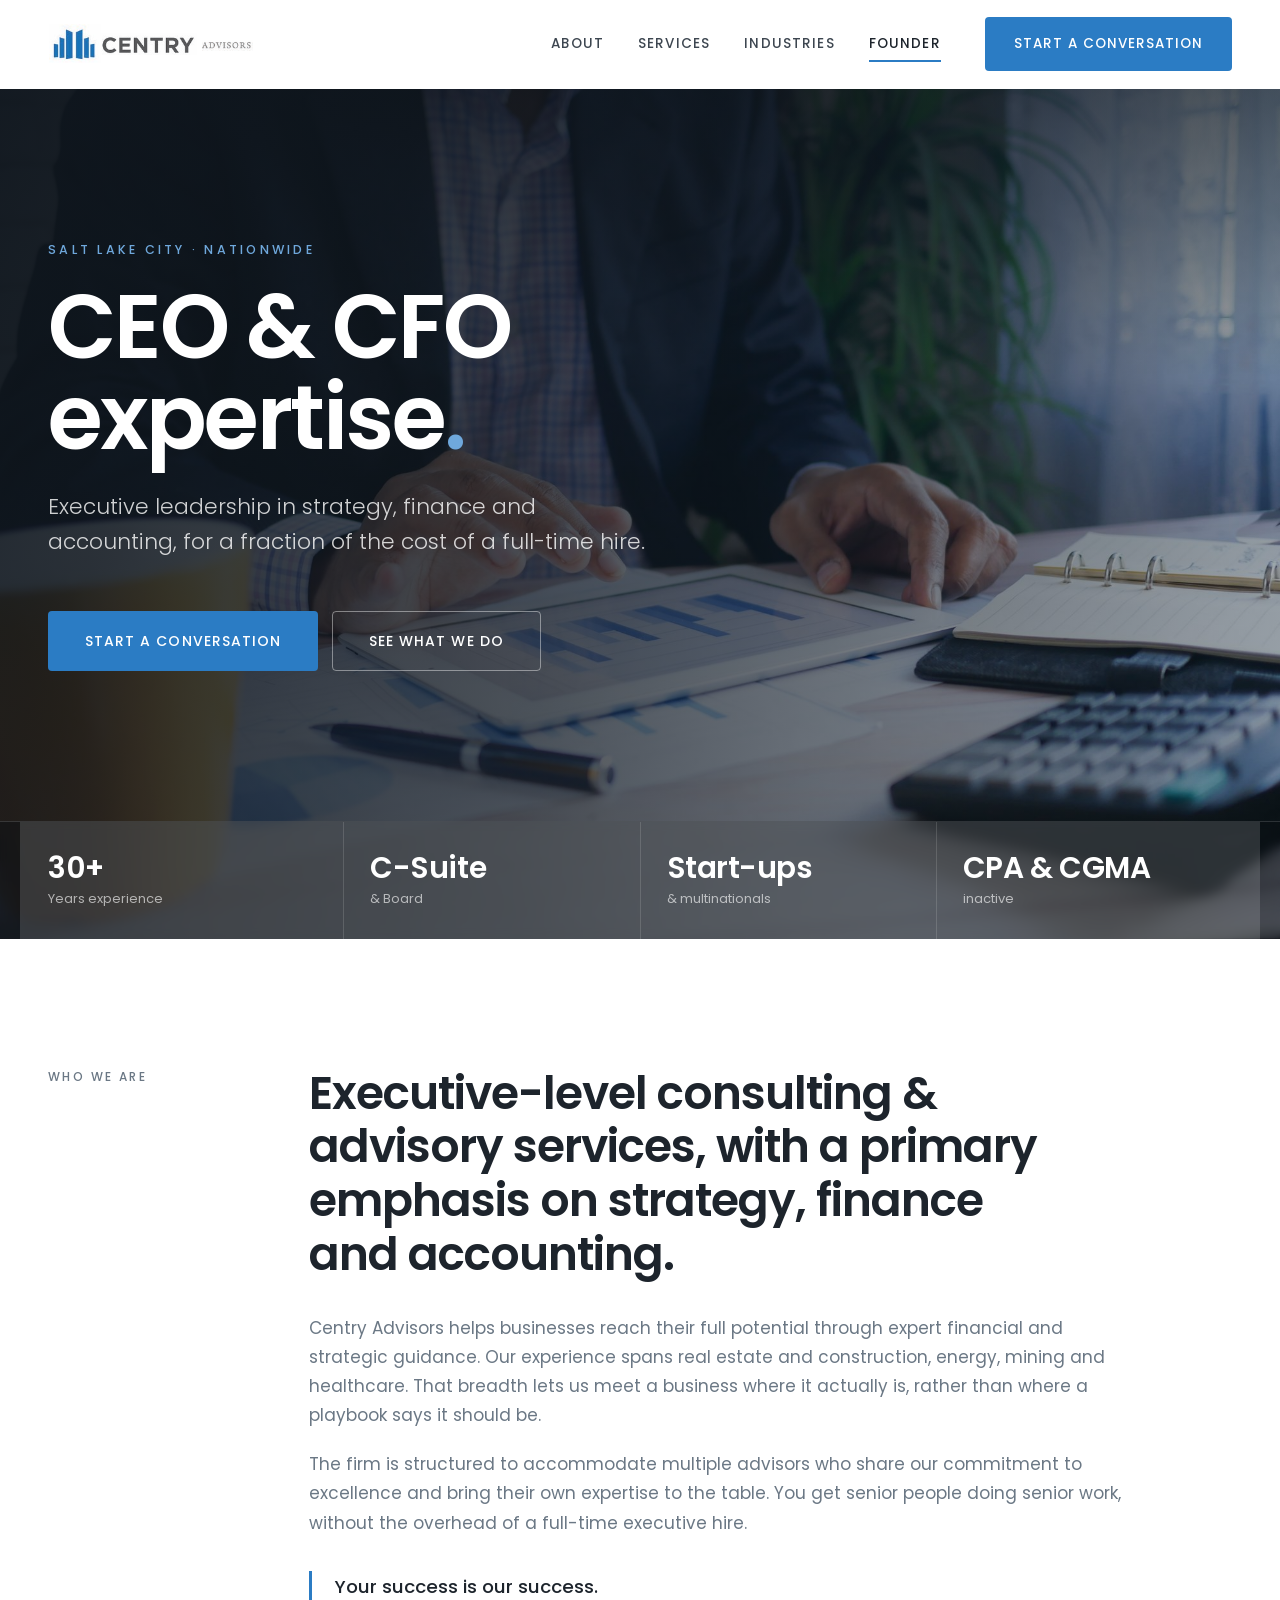
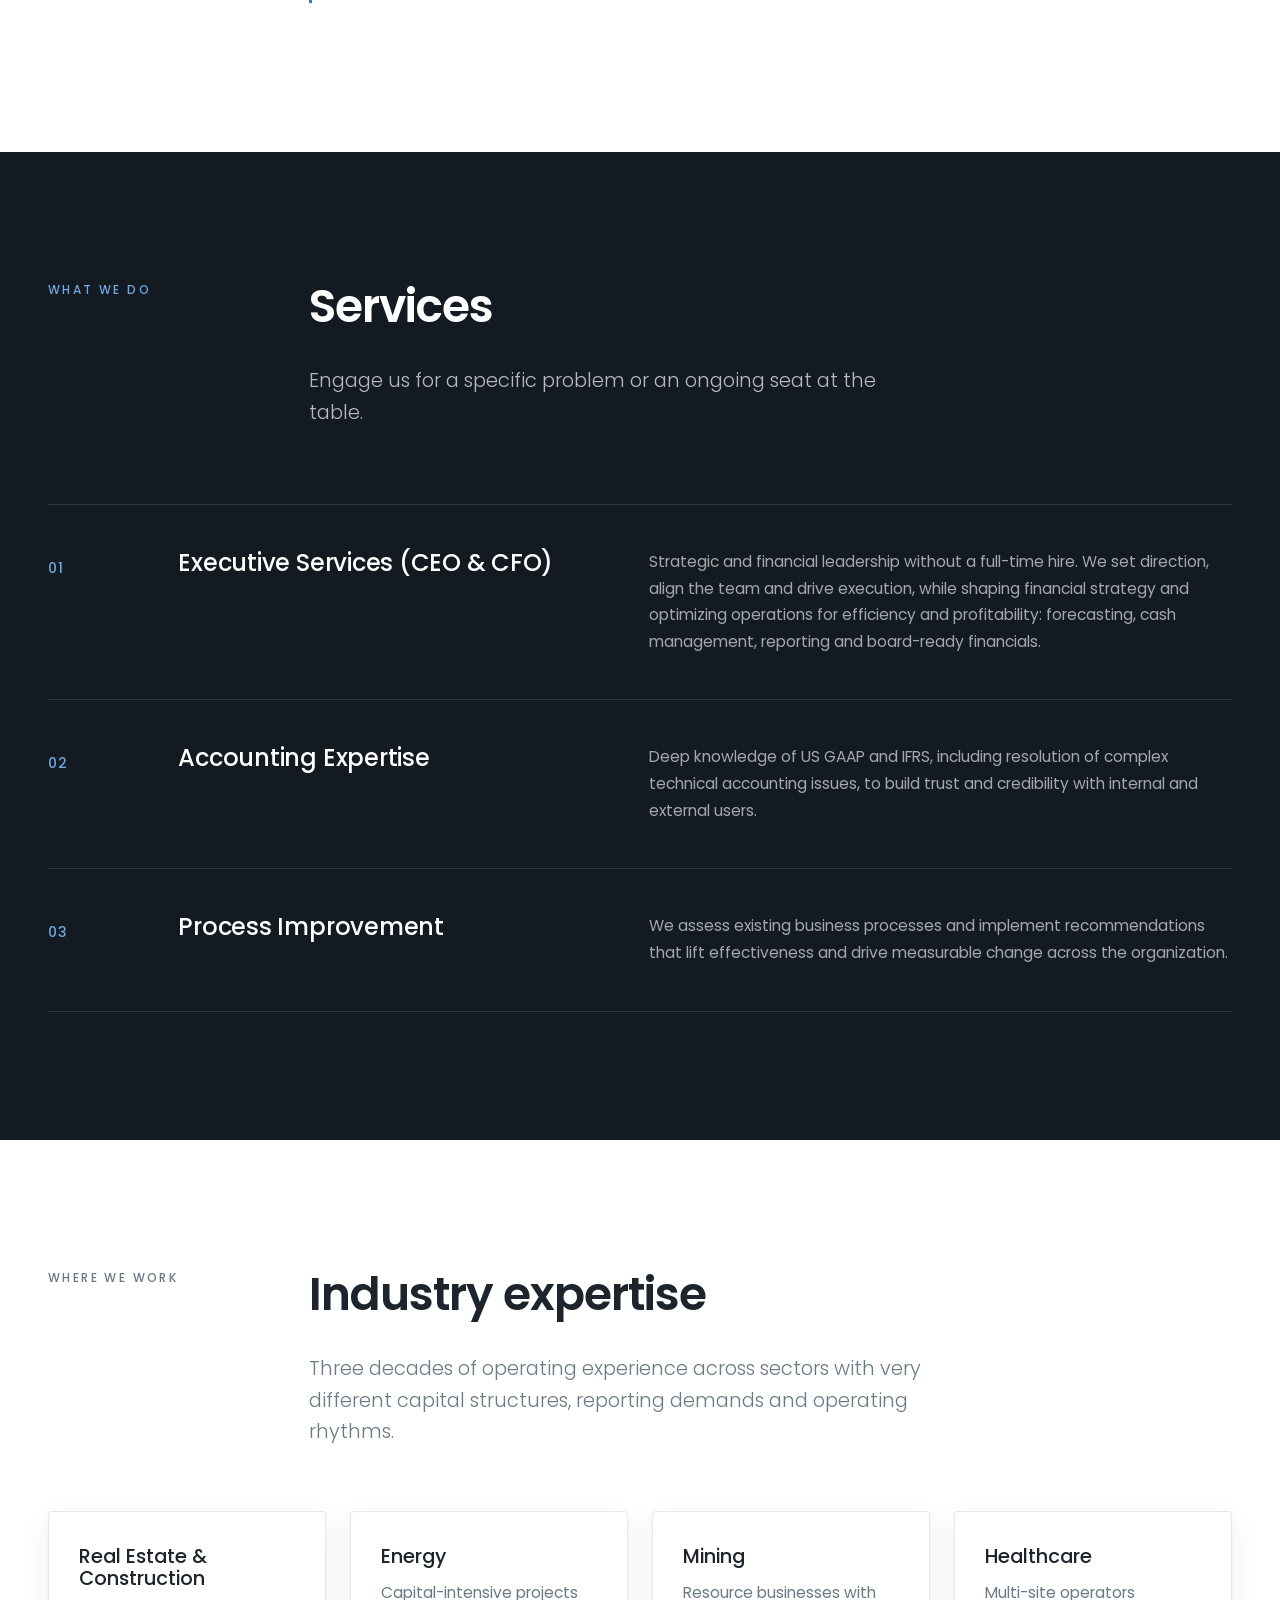
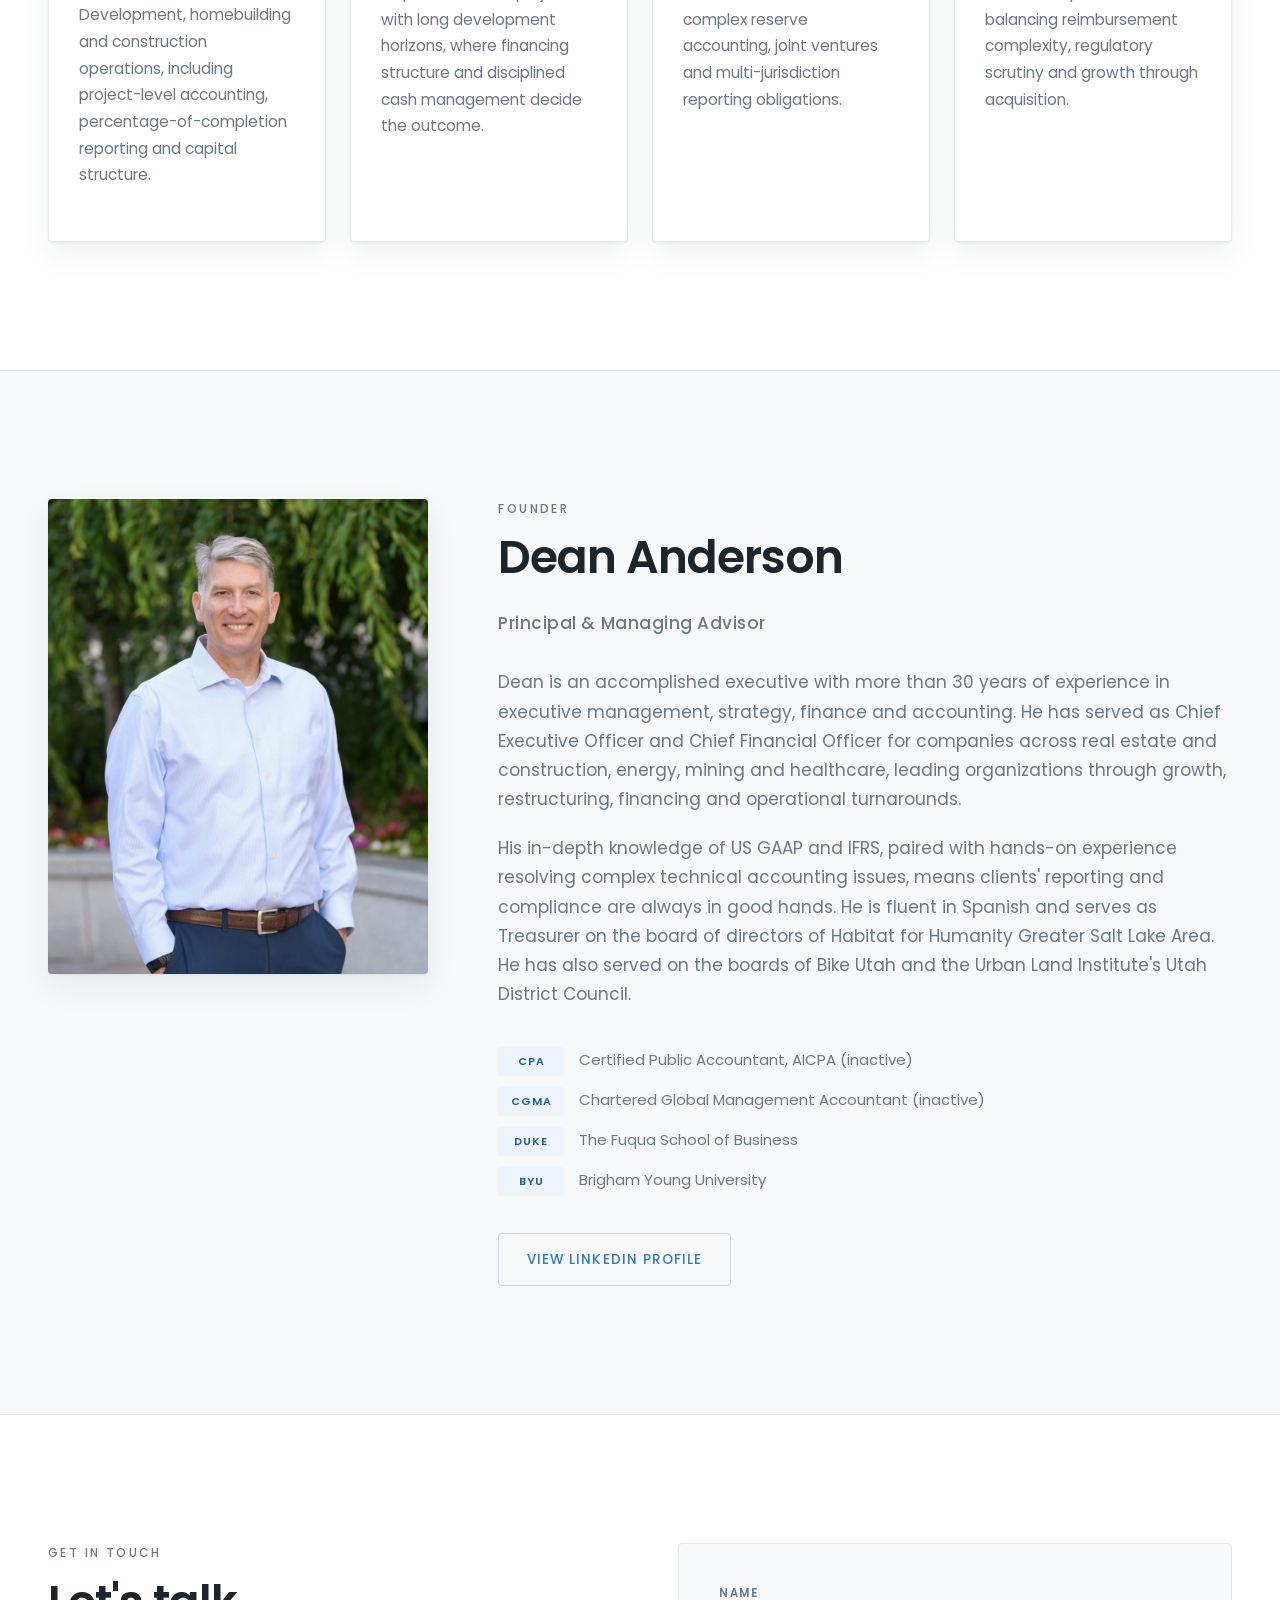
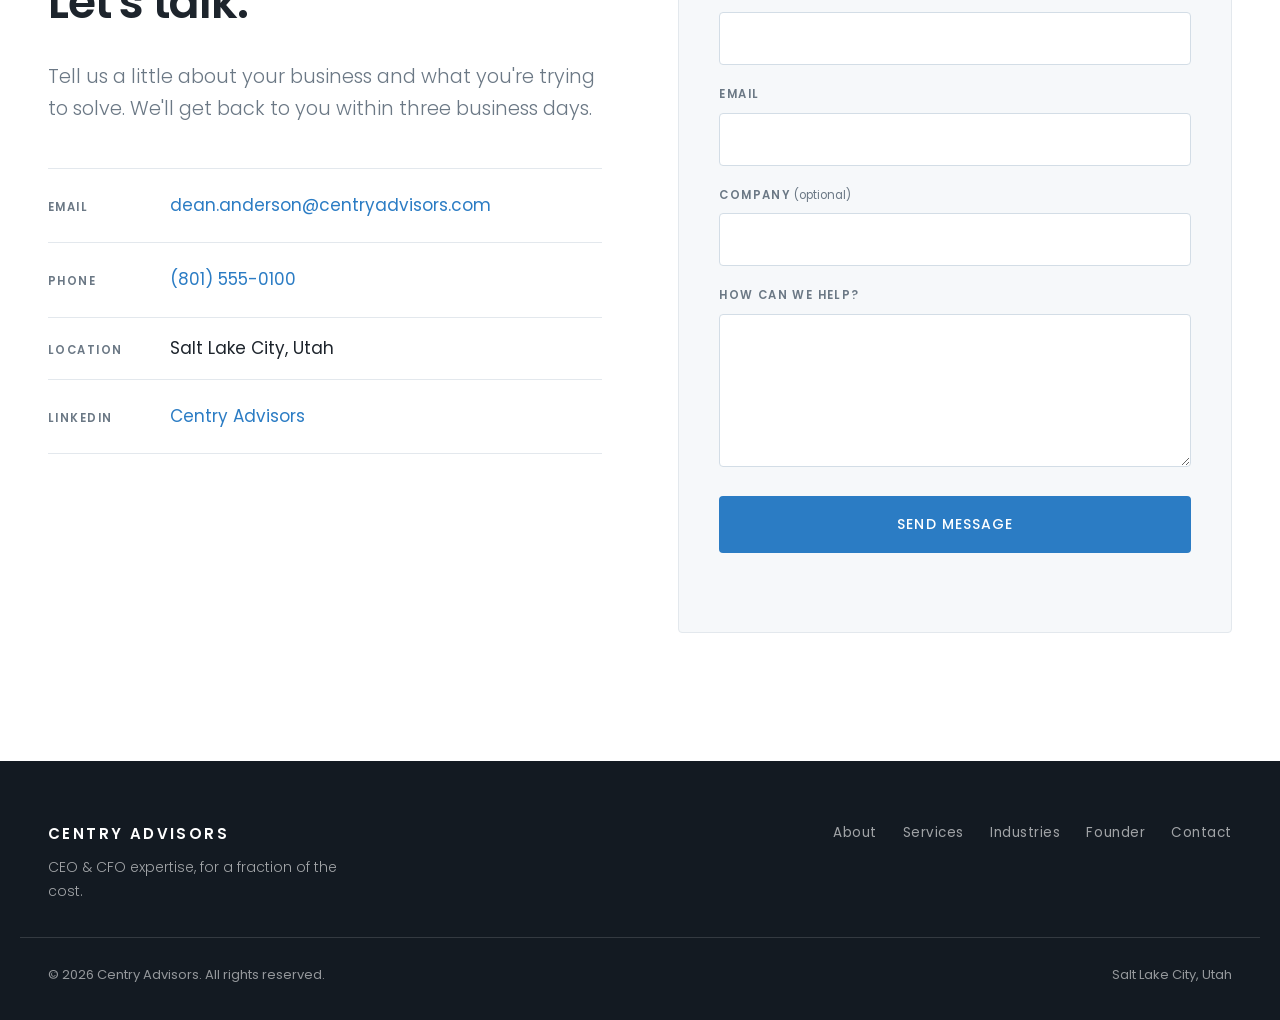
==== commit 46e478cb: "Apply Dean's content revisions - Stat box: 30+ years, C-Suite & Board, Start-ups & multinationals,  " ====
--- a/index.html
+++ b/index.html
@@ -4,7 +4,7 @@
 <meta charset="utf-8">
 <meta name="viewport" content="width=device-width, initial-scale=1">
 <title>Centry Advisors | Fractional CEO &amp; CFO Services, Salt Lake City</title>
-<meta name="description" content="Executive-level strategy, finance and accounting leadership for a fraction of the cost of a full-time hire. Led by Dean Anderson, CPA, with 25+ years as a CEO and CFO.">
+<meta name="description" content="Executive-level strategy, finance and accounting leadership for a fraction of the cost of a full-time hire. Led by Dean Anderson, with 30+ years as a CEO and CFO.">
 
 <meta property="og:title" content="Centry Advisors | CEO &amp; CFO Expertise">
 <meta property="og:description" content="Executive-level strategy, finance and accounting leadership for a fraction of the cost of a full-time hire.">
@@ -38,7 +38,7 @@
       <ul class="nav__list">
         <li><a href="#about">About</a></li>
         <li><a href="#services">Services</a></li>
-        <li><a href="#work">Work</a></li>
+        <li><a href="#industries">Industries</a></li>
         <li><a href="#founder">Founder</a></li>
       </ul>
       <a class="btn btn--primary nav__cta" href="#contact">Start a conversation</a>
@@ -68,10 +68,10 @@
 
   <div class="hero__stats">
     <div class="wrap stats">
-      <div class="stat"><span class="stat__num">25+</span><span class="stat__label">Years in the C-suite</span></div>
-      <div class="stat"><span class="stat__num">5</span><span class="stat__label">Industries served</span></div>
-      <div class="stat"><span class="stat__num">CPA</span><span class="stat__label">&amp; CGMA credentialed</span></div>
-      <div class="stat"><span class="stat__num">US GAAP</span><span class="stat__label">&amp; IFRS fluent</span></div>
+      <div class="stat"><span class="stat__num">30+</span><span class="stat__label">Years experience</span></div>
+      <div class="stat"><span class="stat__num">C-Suite</span><span class="stat__label">&amp; Board</span></div>
+      <div class="stat"><span class="stat__num">Start-ups</span><span class="stat__label">&amp; multinationals</span></div>
+      <div class="stat"><span class="stat__num">CPA &amp; CGMA</span><span class="stat__label">inactive</span></div>
     </div>
   </div>
 </section>
@@ -84,7 +84,7 @@
     </div>
     <div class="split__main">
       <h2 class="display">
-        Executive-level consulting, with a primary emphasis on
+        Executive-level consulting &amp; advisory services, with a primary emphasis on
         strategy, finance and&nbsp;accounting.
       </h2>
       <div class="prose">
@@ -124,46 +124,28 @@
       <li class="service">
         <span class="service__num">01</span>
         <div class="service__body">
-          <h3>Fractional CEO Services</h3>
+          <h3>Executive Services (CEO &amp; CFO)</h3>
           <p>
-            Strategic leadership without a full-time hire. We step in to set direction, align
-            the team and drive execution, whether you're scaling, in transition, or between
-            permanent leaders.
+            Strategic and financial leadership without a full-time hire. We set direction,
+            align the team and drive execution, while shaping financial strategy and
+            optimizing operations for efficiency and profitability: forecasting, cash
+            management, reporting and board-ready financials.
           </p>
         </div>
       </li>
       <li class="service">
         <span class="service__num">02</span>
-        <div class="service__body">
-          <h3>Fractional CFO Services</h3>
-          <p>
-            Shape financial strategy and optimize operations for efficiency and profitability:
-            forecasting, cash management, reporting and board-ready financials.
-          </p>
-        </div>
-      </li>
-      <li class="service">
-        <span class="service__num">03</span>
         <div class="service__body">
           <h3>Accounting Expertise</h3>
           <p>
             Deep knowledge of US GAAP and IFRS, including resolution of complex technical
-            accounting issues, so financial reporting and compliance are always in good hands.
+            accounting issues, to build trust and credibility with internal and external
+            users.
           </p>
         </div>
       </li>
       <li class="service">
-        <span class="service__num">04</span>
-        <div class="service__body">
-          <h3>Debt Funding</h3>
-          <p>
-            We help secure debt financing aligned to your objectives, ensuring access to the
-            capital needed for growth and development.
-          </p>
-        </div>
-      </li>
-      <li class="service">
-        <span class="service__num">05</span>
+        <span class="service__num">03</span>
         <div class="service__body">
           <h3>Process Improvement</h3>
           <p>
@@ -176,16 +158,19 @@
   </div>
 </section>
 
-<!-- ═════════════════════════ Work ═════════════════════════ -->
-<section class="section" id="work">
+<!-- ═════════════════════════ Industries ═════════════════════════ -->
+<!-- Dean: confirm this list and the one-line descriptions. Add or remove
+     sectors freely; the grid reflows on its own. -->
+<section class="section" id="industries">
   <div class="wrap split">
     <div class="split__aside">
-      <p class="eyebrow">Selected engagements</p>
+      <p class="eyebrow">Where we work</p>
     </div>
     <div class="split__main">
-      <h2 class="display">Recent work</h2>
+      <h2 class="display">Industry expertise</h2>
       <p class="deck deck--dark">
-        A sample of the outcomes we've helped clients achieve.
+        Three decades of operating experience across sectors with very different capital
+        structures, reporting demands and operating rhythms.
       </p>
     </div>
   </div>
@@ -193,30 +178,34 @@
   <div class="wrap">
     <ul class="cases">
       <li class="case">
-        <p class="case__tag">[ Industry, e.g. Residential construction ]</p>
-        <h3 class="case__title">[ Short outcome headline ]</h3>
+        <h3 class="case__title">Real Estate &amp; Construction</h3>
         <p class="case__body">
-          [ Two or three sentences: the situation, what Dean did, and what changed as a
-          result. Name the client only if they're comfortable being named. ]
-        </p>
-        <p class="case__metric">[ Headline number ]</p>
+          Development, homebuilding and construction operations, including project-level
+          accounting, percentage-of-completion reporting and capital structure.
+        </p>
       </li>
       <li class="case">
-        <p class="case__tag">[ Industry ]</p>
-        <h3 class="case__title">[ Short outcome headline ]</h3>
-        <p class="case__body">[ Situation → action → result. ]</p>
-        <p class="case__metric">[ Headline number ]</p>
+        <h3 class="case__title">Energy</h3>
+        <p class="case__body">
+          Capital-intensive projects with long development horizons, where financing
+          structure and disciplined cash management decide the outcome.
+        </p>
       </li>
       <li class="case">
-        <p class="case__tag">[ Industry ]</p>
-        <h3 class="case__title">[ Short outcome headline ]</h3>
-        <p class="case__body">[ Situation → action → result. ]</p>
-        <p class="case__metric">[ Headline number ]</p>
+        <h3 class="case__title">Mining</h3>
+        <p class="case__body">
+          Resource businesses with complex reserve accounting, joint ventures and
+          multi-jurisdiction reporting obligations.
+        </p>
+      </li>
+      <li class="case">
+        <h3 class="case__title">Healthcare</h3>
+        <p class="case__body">
+          Multi-site operators balancing reimbursement complexity, regulatory scrutiny and
+          growth through acquisition.
+        </p>
       </li>
     </ul>
-    <p class="note">
-      Placeholder cards. Send over the real engagements and I'll write them up.
-    </p>
   </div>
 </section>
 
@@ -231,11 +220,11 @@
 
     <div class="founder__body">
       <p class="eyebrow">Founder</p>
-      <h2 class="display">Dean Anderson, CPA</h2>
+      <h2 class="display">Dean Anderson</h2>
       <p class="founder__role">Principal &amp; Managing Advisor</p>
 
       <p>
-        Dean is an accomplished executive with more than 25 years of experience in executive
+        Dean is an accomplished executive with more than 30 years of experience in executive
         management, strategy, finance and accounting. He has served as Chief Executive Officer
         and Chief Financial Officer for companies across real estate and construction, energy,
         mining and healthcare, leading organizations through growth, restructuring, financing
@@ -250,8 +239,8 @@
       </p>
 
       <ul class="creds">
-        <li><span>CPA</span> Certified Public Accountant, AICPA</li>
-        <li><span>CGMA</span> Chartered Global Management Accountant</li>
+        <li><span>CPA</span> Certified Public Accountant, AICPA (inactive)</li>
+        <li><span>CGMA</span> Chartered Global Management Accountant (inactive)</li>
         <li><span>Duke</span> The Fuqua School of Business</li>
         <li><span>BYU</span> Brigham Young University</li>
       </ul>
@@ -277,7 +266,7 @@
       <dl class="contact__details">
         <div>
           <dt>Email</dt>
-          <dd><a href="mailto:dean@centryadvisors.com">dean@centryadvisors.com</a></dd>
+          <dd><a href="mailto:dean.anderson@centryadvisors.com">dean.anderson@centryadvisors.com</a></dd>
         </div>
         <div>
           <dt>Phone</dt>
@@ -330,7 +319,7 @@
     <nav class="footer__nav" aria-label="Footer">
       <a href="#about">About</a>
       <a href="#services">Services</a>
-      <a href="#work">Work</a>
+      <a href="#industries">Industries</a>
       <a href="#founder">Founder</a>
       <a href="#contact">Contact</a>
     </nav>
@@ -341,6 +330,6 @@
   </div>
 </footer>
 
-<script src="script.js?v=2"></script>
+<script src="script.js?v=3"></script>
 </body>
 </html>
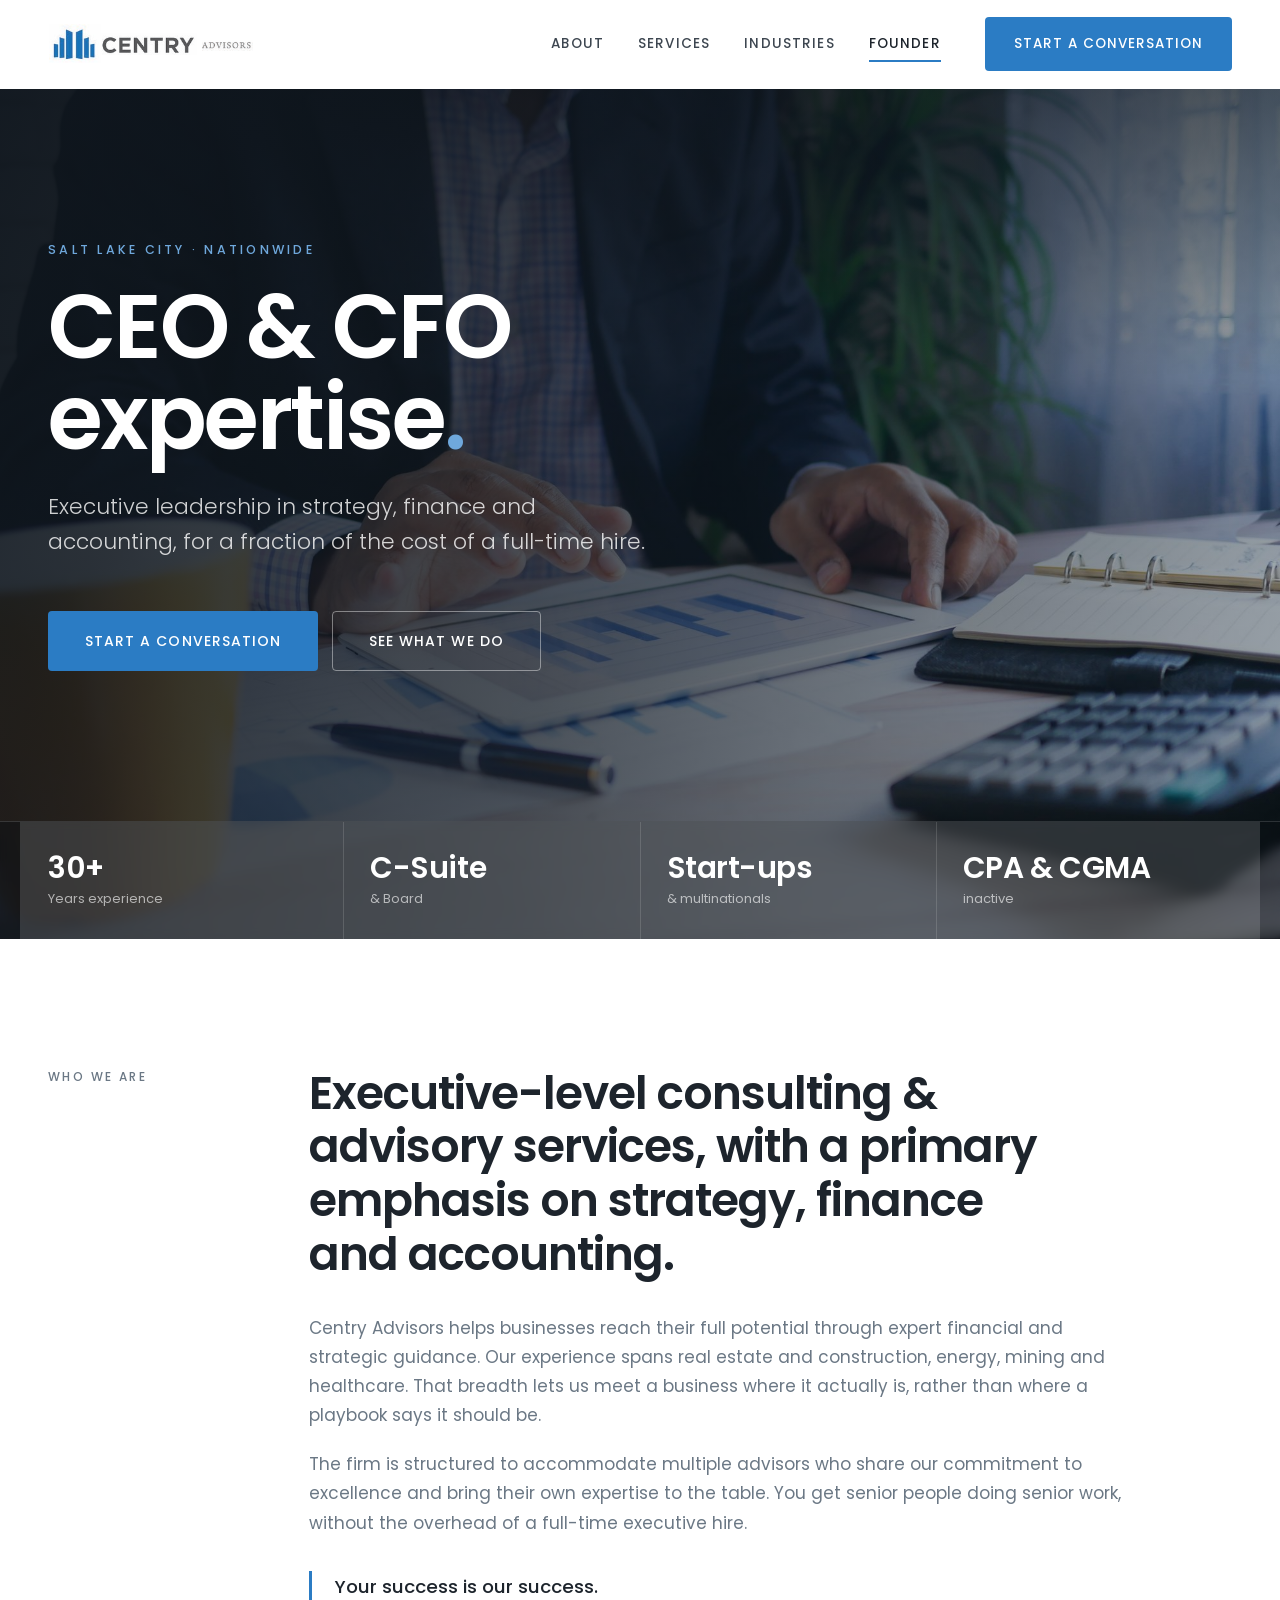
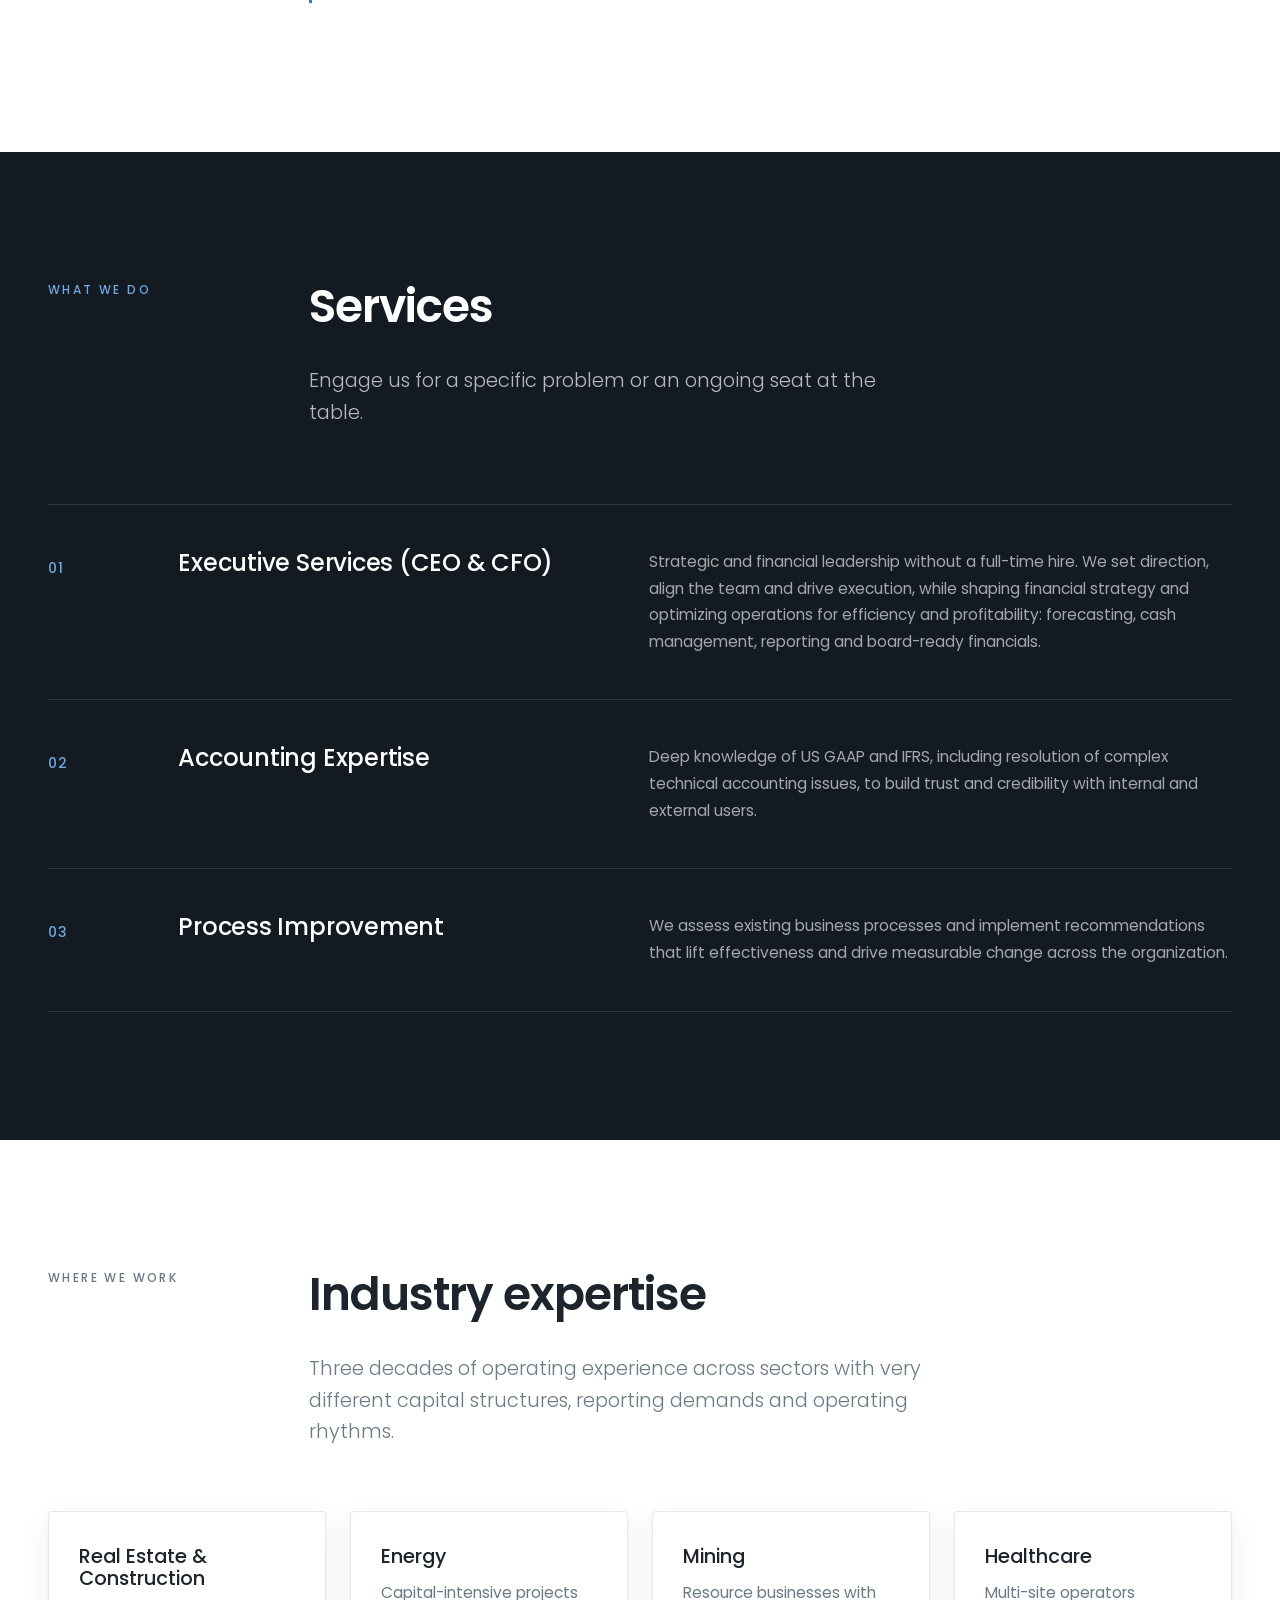
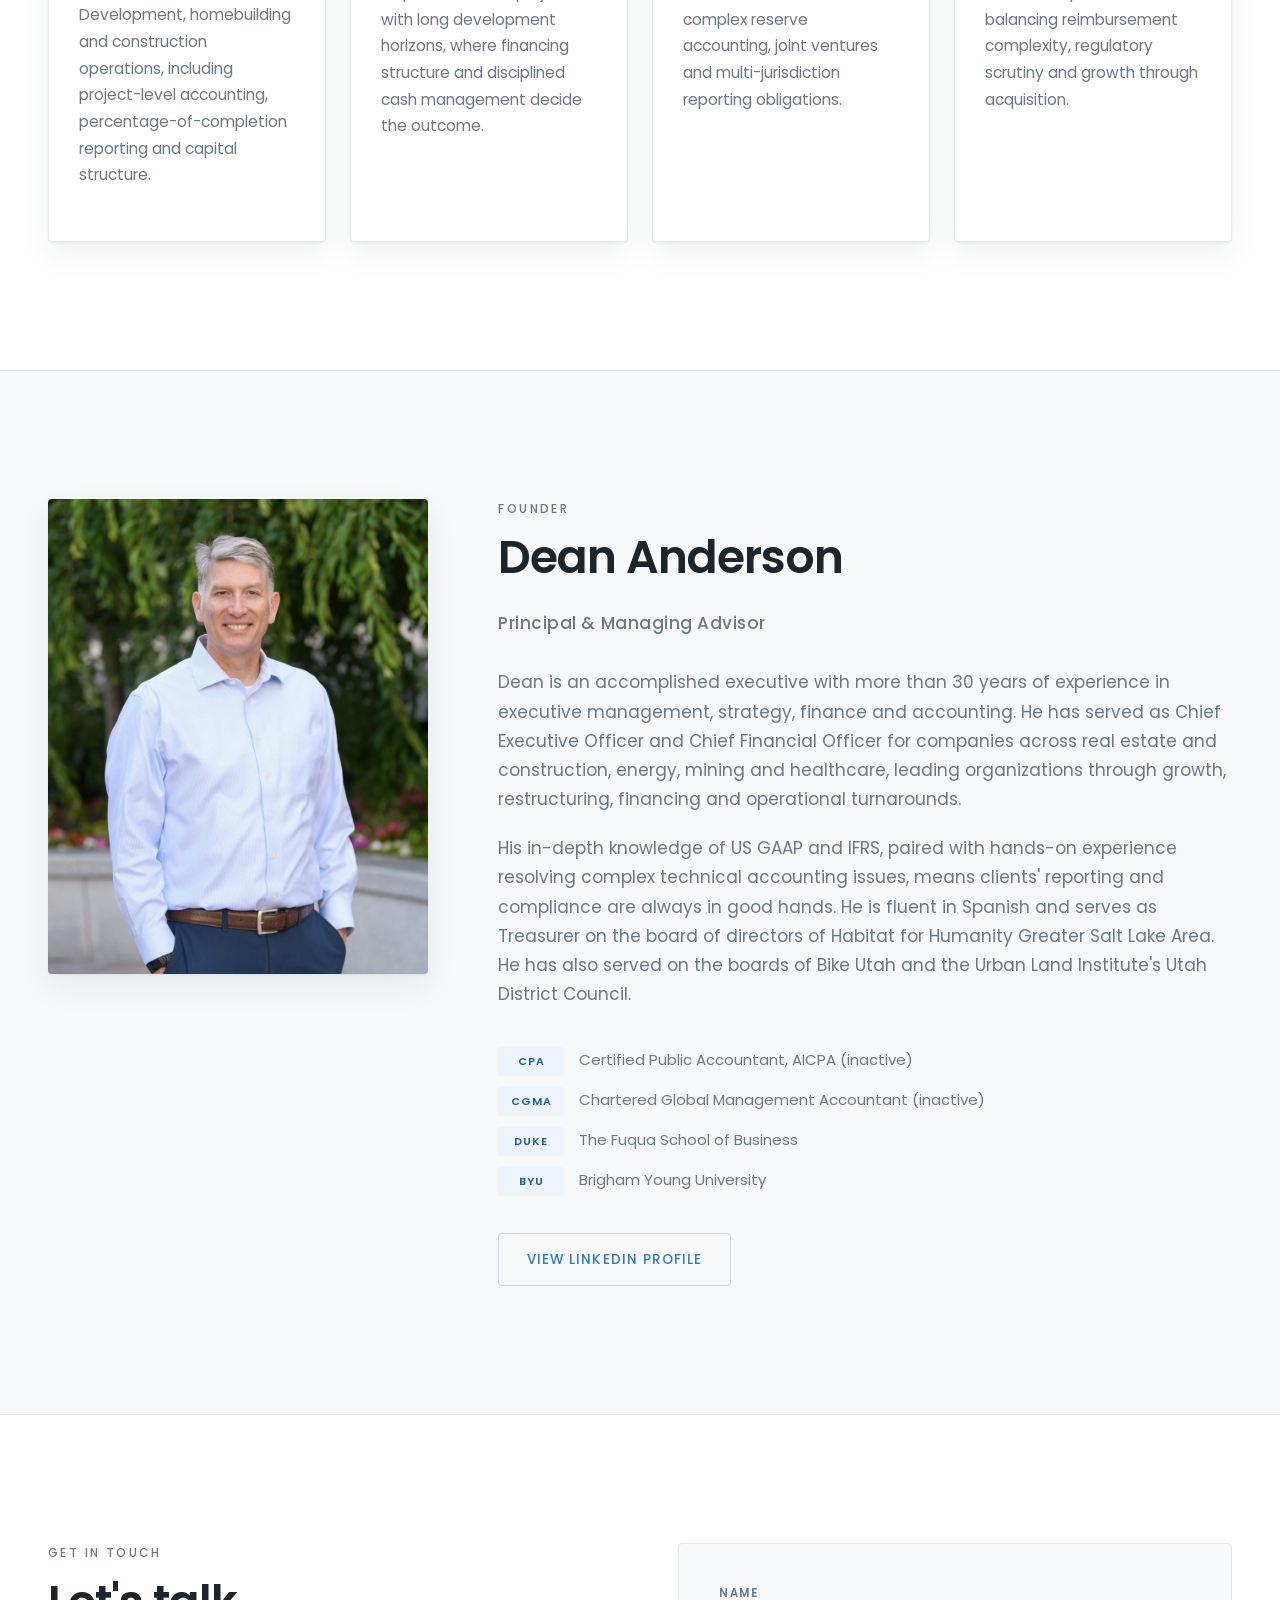
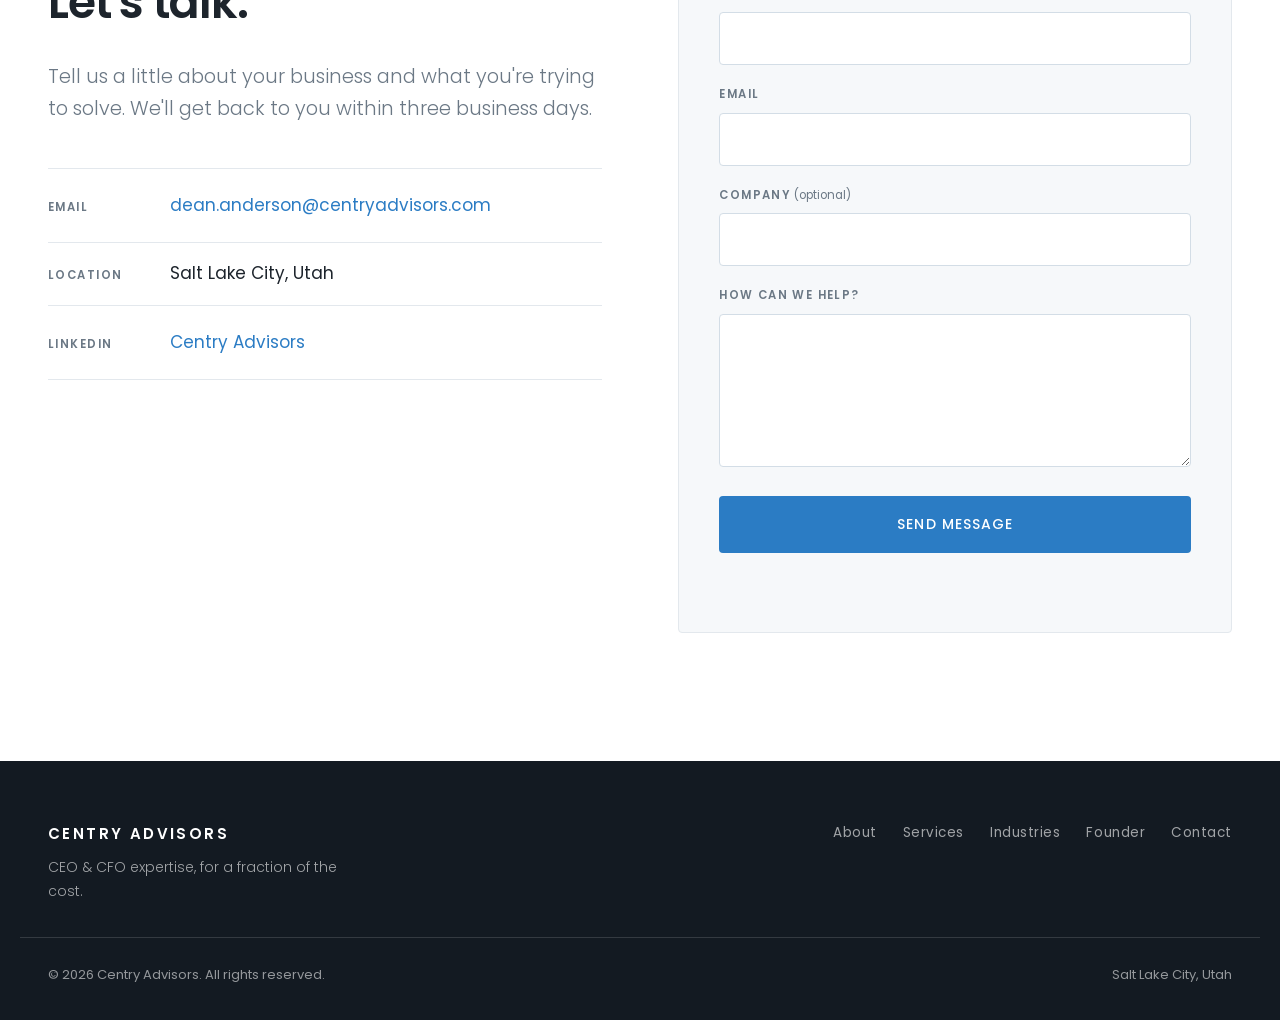
==== commit 4668dea7: "Remove placeholder phone number from contact section The (801) 555-0100 number was fictional filler." ====
--- a/index.html
+++ b/index.html
@@ -269,10 +269,6 @@
           <dd><a href="mailto:dean.anderson@centryadvisors.com">dean.anderson@centryadvisors.com</a></dd>
         </div>
         <div>
-          <dt>Phone</dt>
-          <dd><a href="tel:+18015550100">(801) 555-0100</a></dd>
-        </div>
-        <div>
           <dt>Location</dt>
           <dd>Salt Lake City, Utah</dd>
         </div>
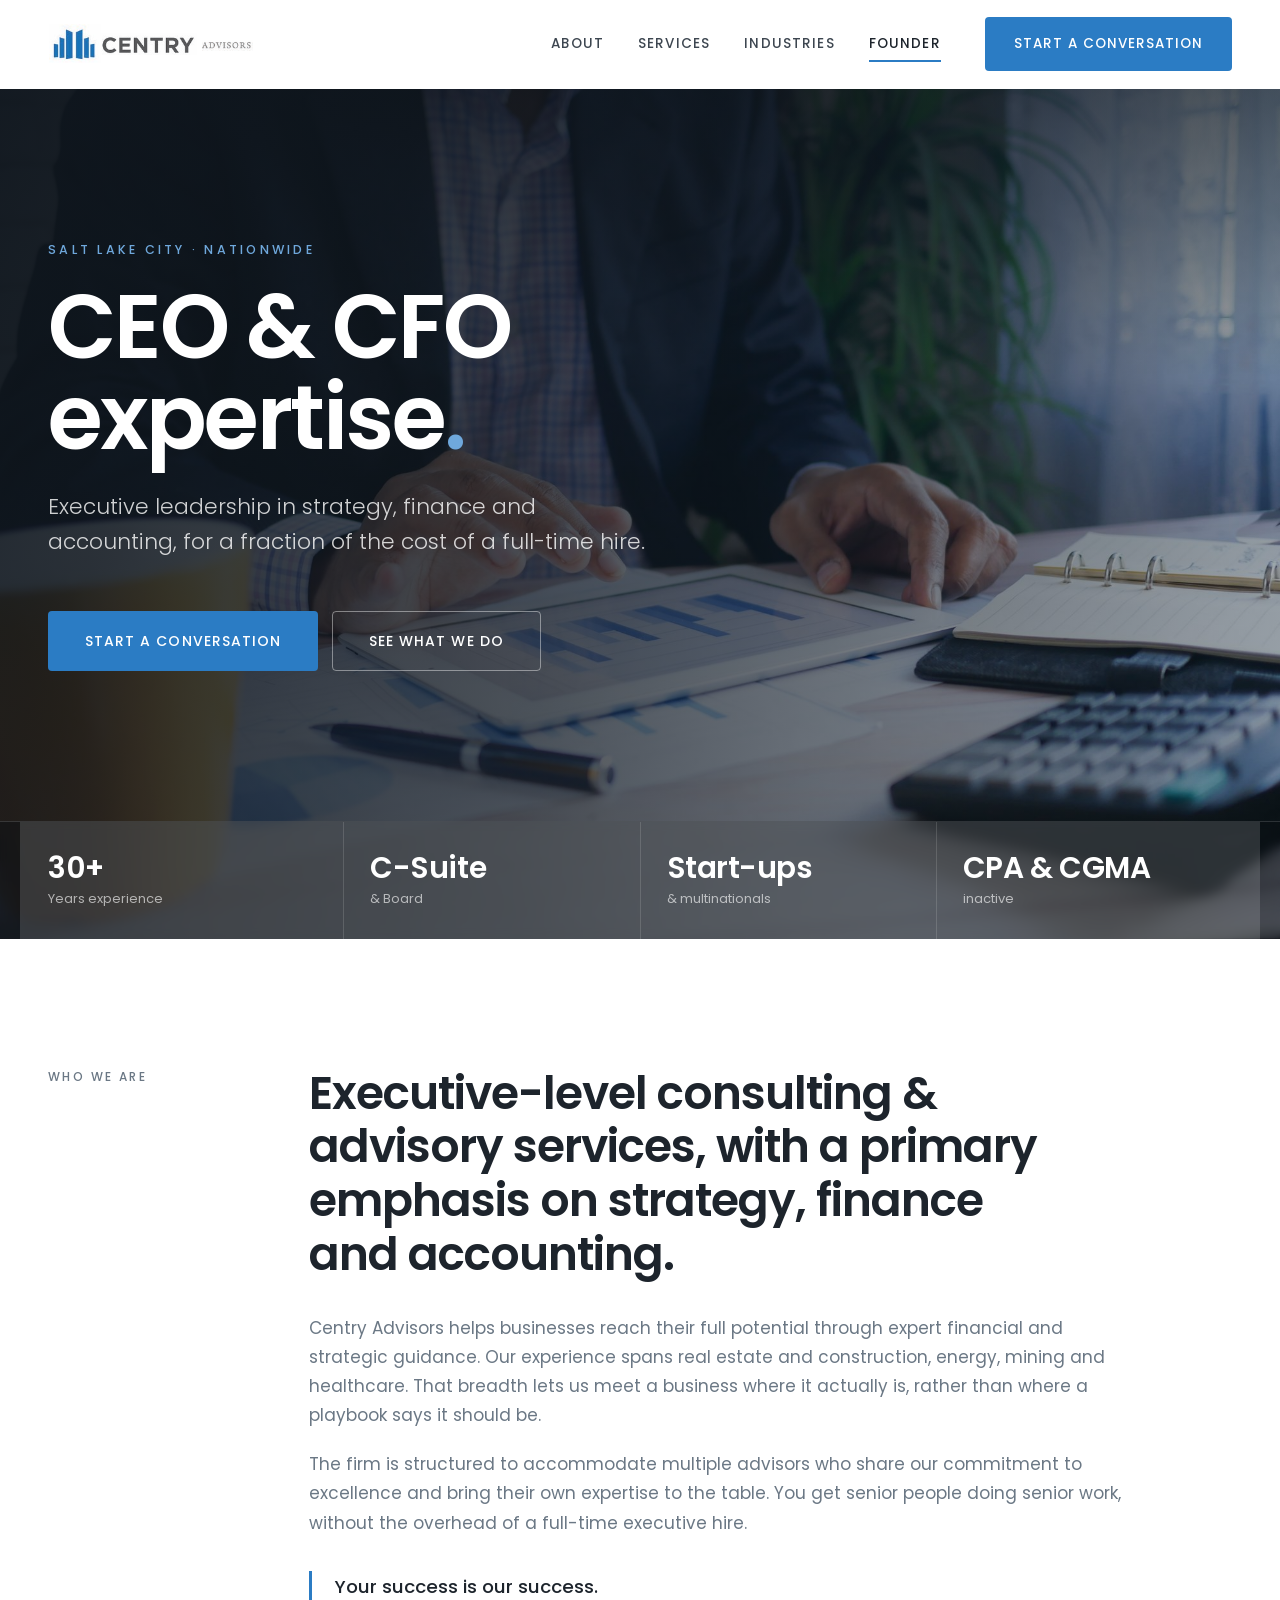
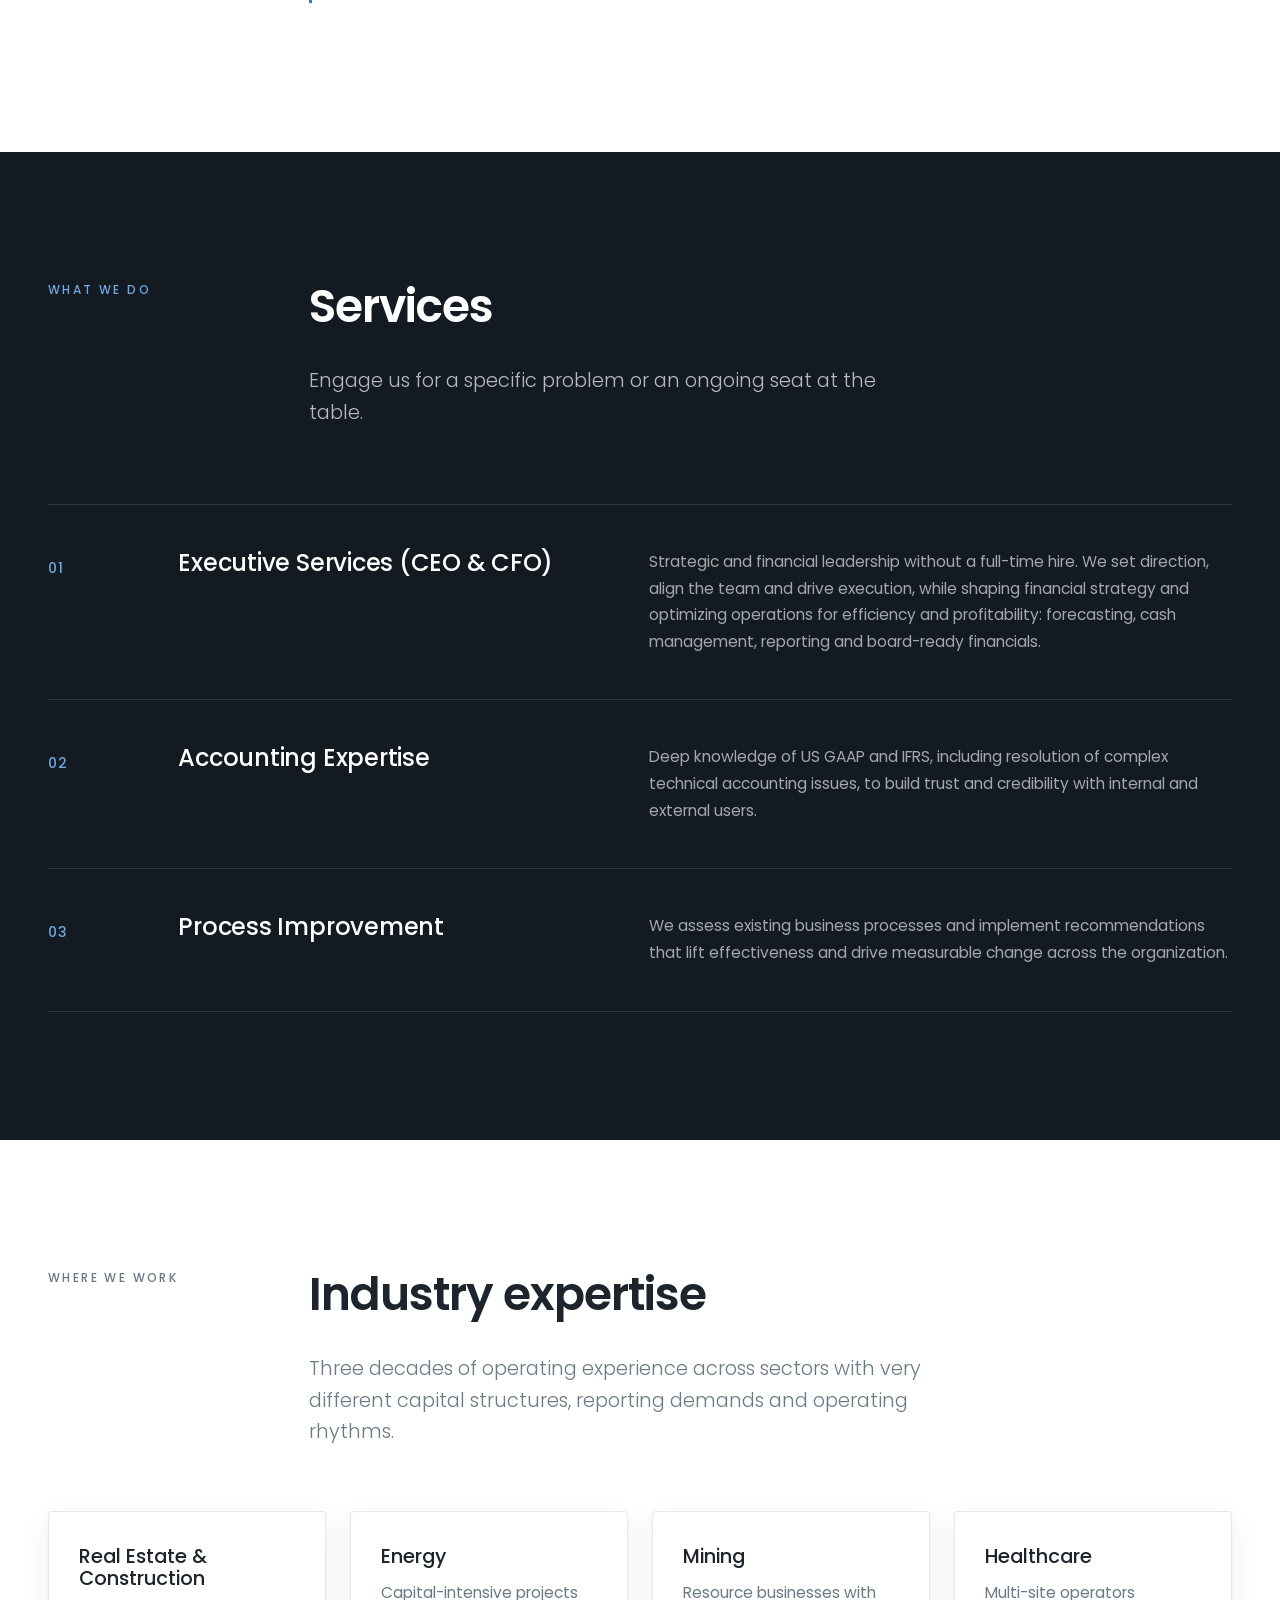
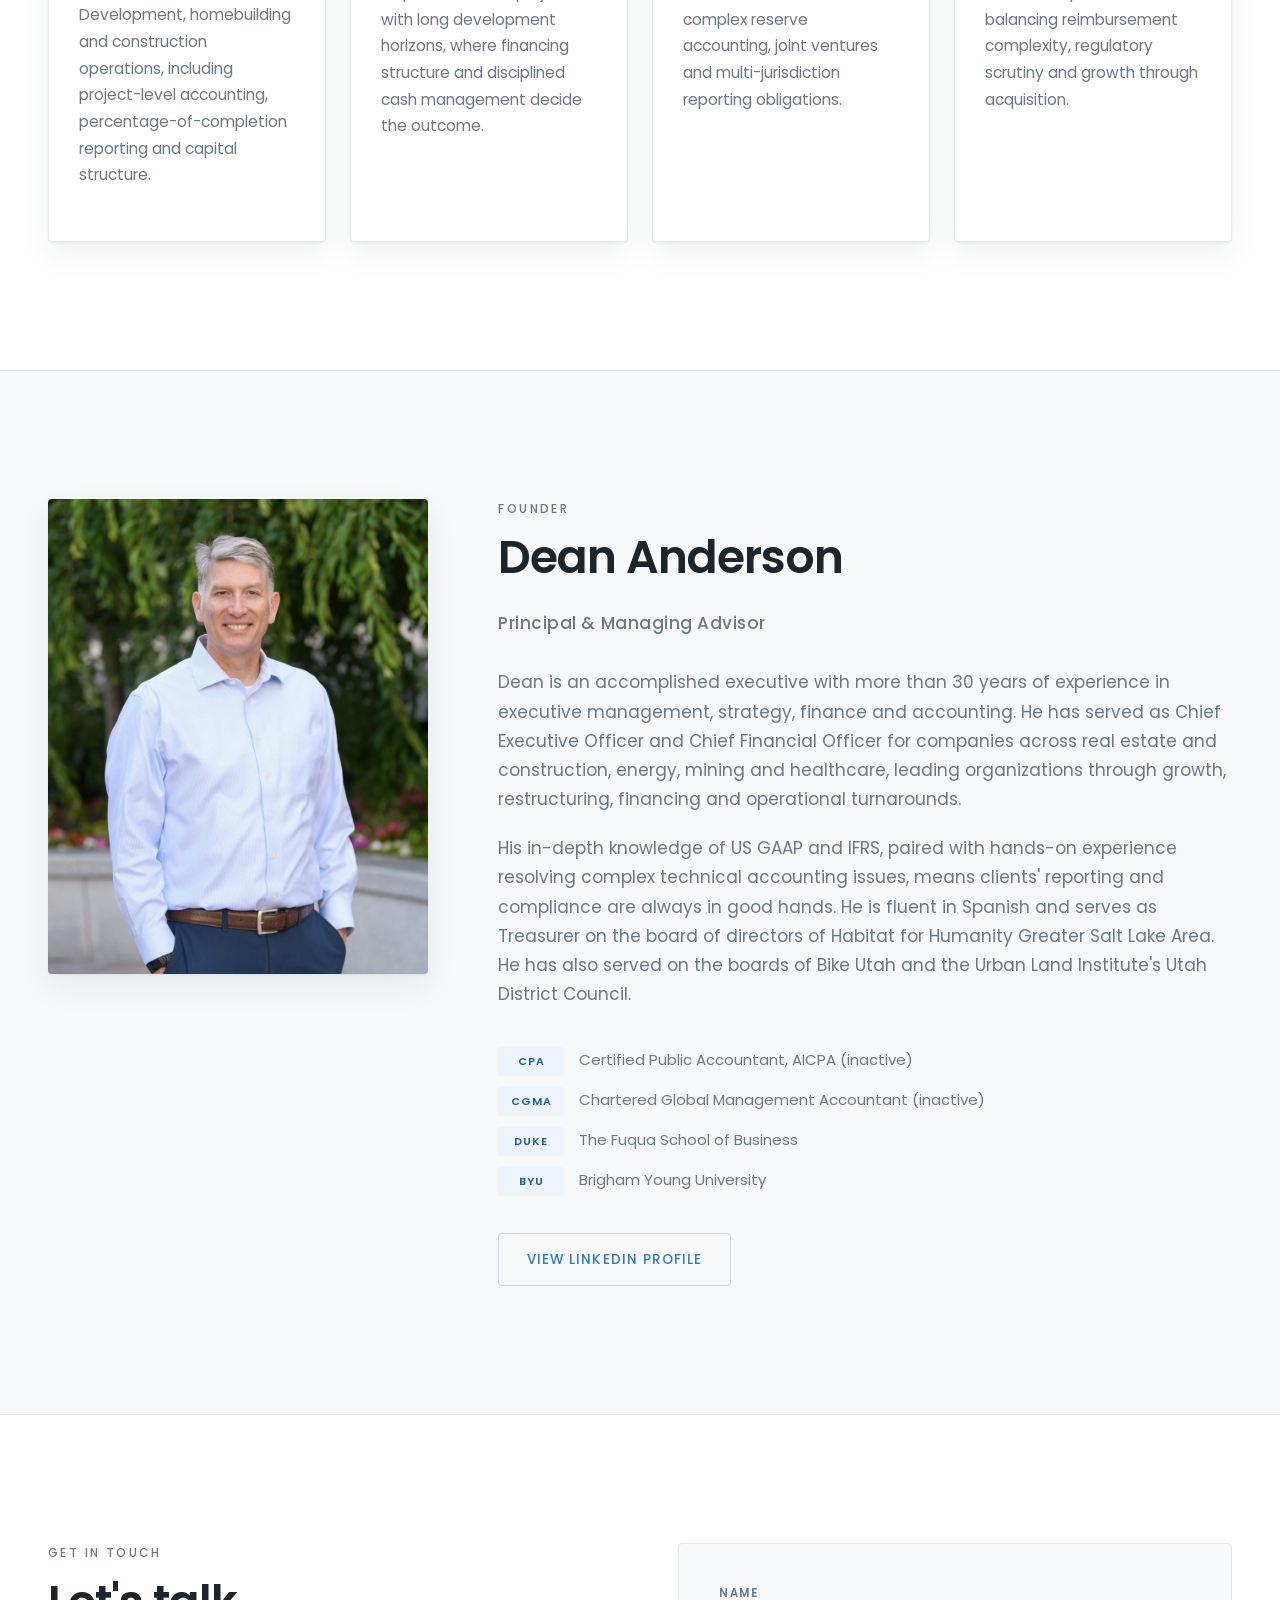
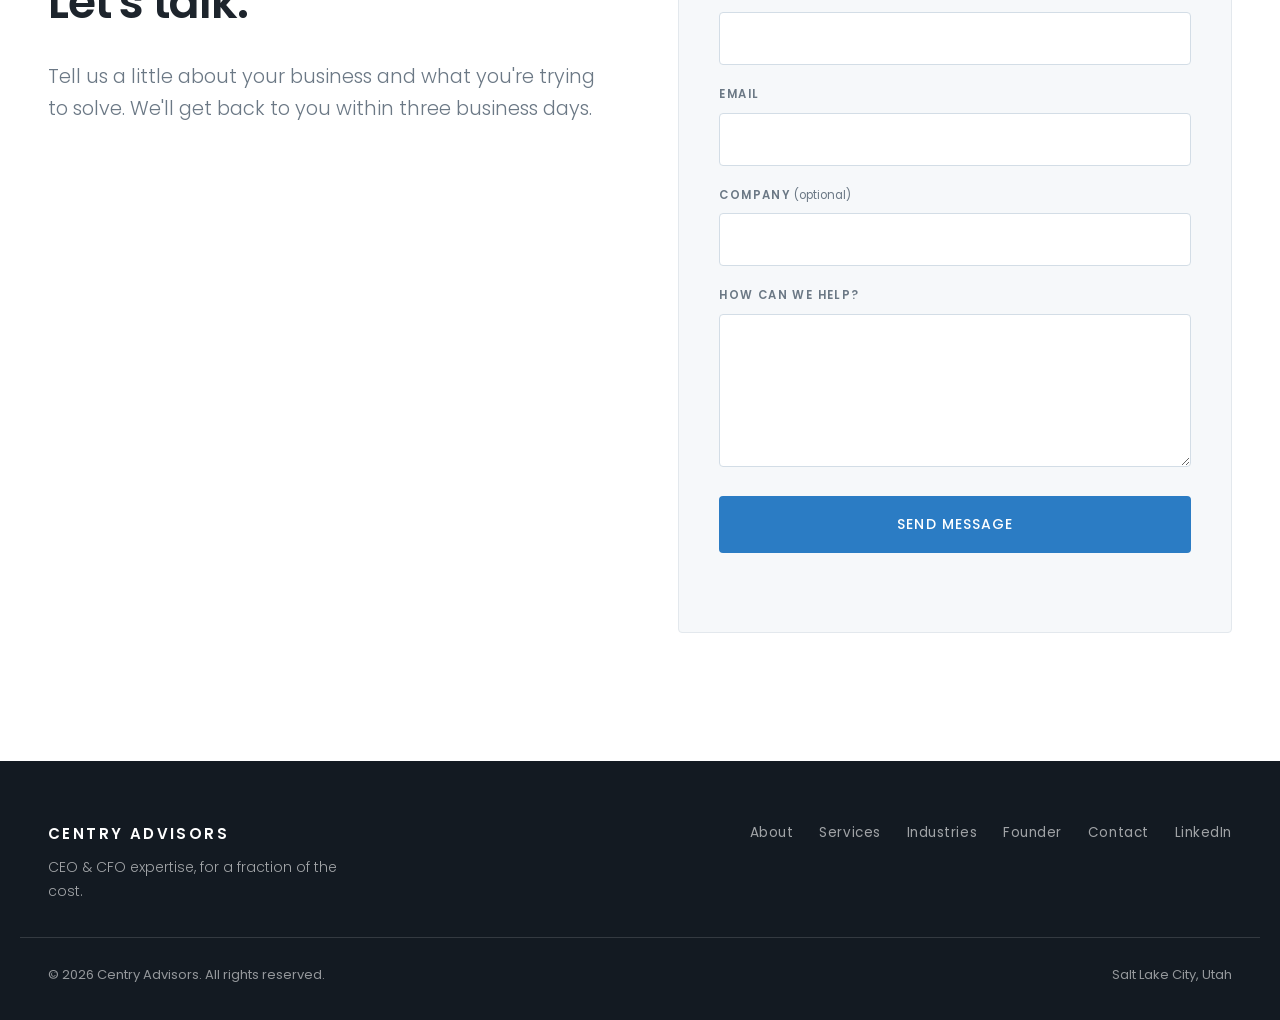
==== commit 0d0ab5f2: "Remove email from the site and harden the footer year Contact details block dropped so Dean's addres" ====
--- a/index.html
+++ b/index.html
@@ -16,7 +16,7 @@
 <link rel="preconnect" href="https://fonts.gstatic.com" crossorigin>
 <link href="https://fonts.googleapis.com/css2?family=Poppins:wght@300;400;500;600;700&display=swap" rel="stylesheet">
 <!-- Bump ?v= when deploying so browsers don't serve a stale stylesheet. -->
-<link rel="stylesheet" href="styles.css?v=3">
+<link rel="stylesheet" href="styles.css?v=4">
 </head>
 <body>
 
@@ -262,25 +262,15 @@
         Tell us a little about your business and what you're trying to solve.
         We'll get back to you within three business days.
       </p>
-
-      <dl class="contact__details">
-        <div>
-          <dt>Email</dt>
-          <dd><a href="mailto:dean.anderson@centryadvisors.com">dean.anderson@centryadvisors.com</a></dd>
-        </div>
-        <div>
-          <dt>Location</dt>
-          <dd>Salt Lake City, Utah</dd>
-        </div>
-        <div>
-          <dt>LinkedIn</dt>
-          <dd><a href="https://www.linkedin.com/company/centry-advisors/" target="_blank" rel="noopener">Centry Advisors</a></dd>
-        </div>
-      </dl>
-    </div>
-
-    <!-- Set action="" to your Formspree endpoint. See README. -->
-    <form class="contact__form" id="contactForm" method="POST" action="" novalidate>
+    </div>
+
+    <form class="contact__form" id="contactForm" method="POST"
+          action="https://formspree.io/f/meaqpkjy" novalidate>
+      <!-- Formspree control fields: subject line, and a honeypot that bots fill
+           and humans never see, causing the submission to be discarded. -->
+      <input type="hidden" name="_subject" value="New enquiry from centryadvisors.com">
+      <input type="text" name="_gotcha" tabindex="-1" autocomplete="off"
+             aria-hidden="true" style="position:absolute;left:-9999px;width:1px;height:1px">
       <div class="field">
         <label for="name">Name</label>
         <input type="text" id="name" name="name" autocomplete="name" required>
@@ -318,14 +308,16 @@
       <a href="#industries">Industries</a>
       <a href="#founder">Founder</a>
       <a href="#contact">Contact</a>
+      <a href="https://www.linkedin.com/company/centry-advisors/"
+         target="_blank" rel="noopener">LinkedIn</a>
     </nav>
   </div>
   <div class="wrap footer__base">
-    <p>&copy; <span id="year">2026</span> Centry Advisors. All rights reserved.</p>
+    <p>&copy; <span id="year"></span>Centry Advisors. All rights reserved.</p>
     <p>Salt Lake City, Utah</p>
   </div>
 </footer>
 
-<script src="script.js?v=3"></script>
+<script src="script.js?v=4"></script>
 </body>
 </html>
--- a/styles.css
+++ b/styles.css
@@ -341,20 +341,6 @@
 .contact { display: grid; grid-template-columns: minmax(0, 1fr) minmax(0, 1fr); gap: clamp(40px, 6vw, 88px); align-items: start; }
 .contact__intro > p { color: var(--ink-soft); }
 
-.contact__details { margin: 2.6em 0 0; display: grid; gap: 0; border-top: 1px solid var(--line); }
-.contact__details div {
-  display: grid; grid-template-columns: 108px minmax(0, 1fr);
-  align-items: baseline; gap: 14px;
-  padding-block: 16px; border-bottom: 1px solid var(--line);
-}
-.contact__details dt {
-  font-size: 11.5px; font-weight: 600; letter-spacing: .13em;
-  text-transform: uppercase; color: var(--ink-soft);
-}
-.contact__details dd { margin: 0; color: var(--ink-strong); }
-.contact__details a { display: inline-block; padding-block: 6px; text-decoration: none; }
-.contact__details a:hover { text-decoration: underline; }
-
 .contact__form {
   background: var(--bg-tint); border: 1px solid var(--line);
   border-radius: var(--radius); padding: clamp(26px, 3.6vw, 40px);
